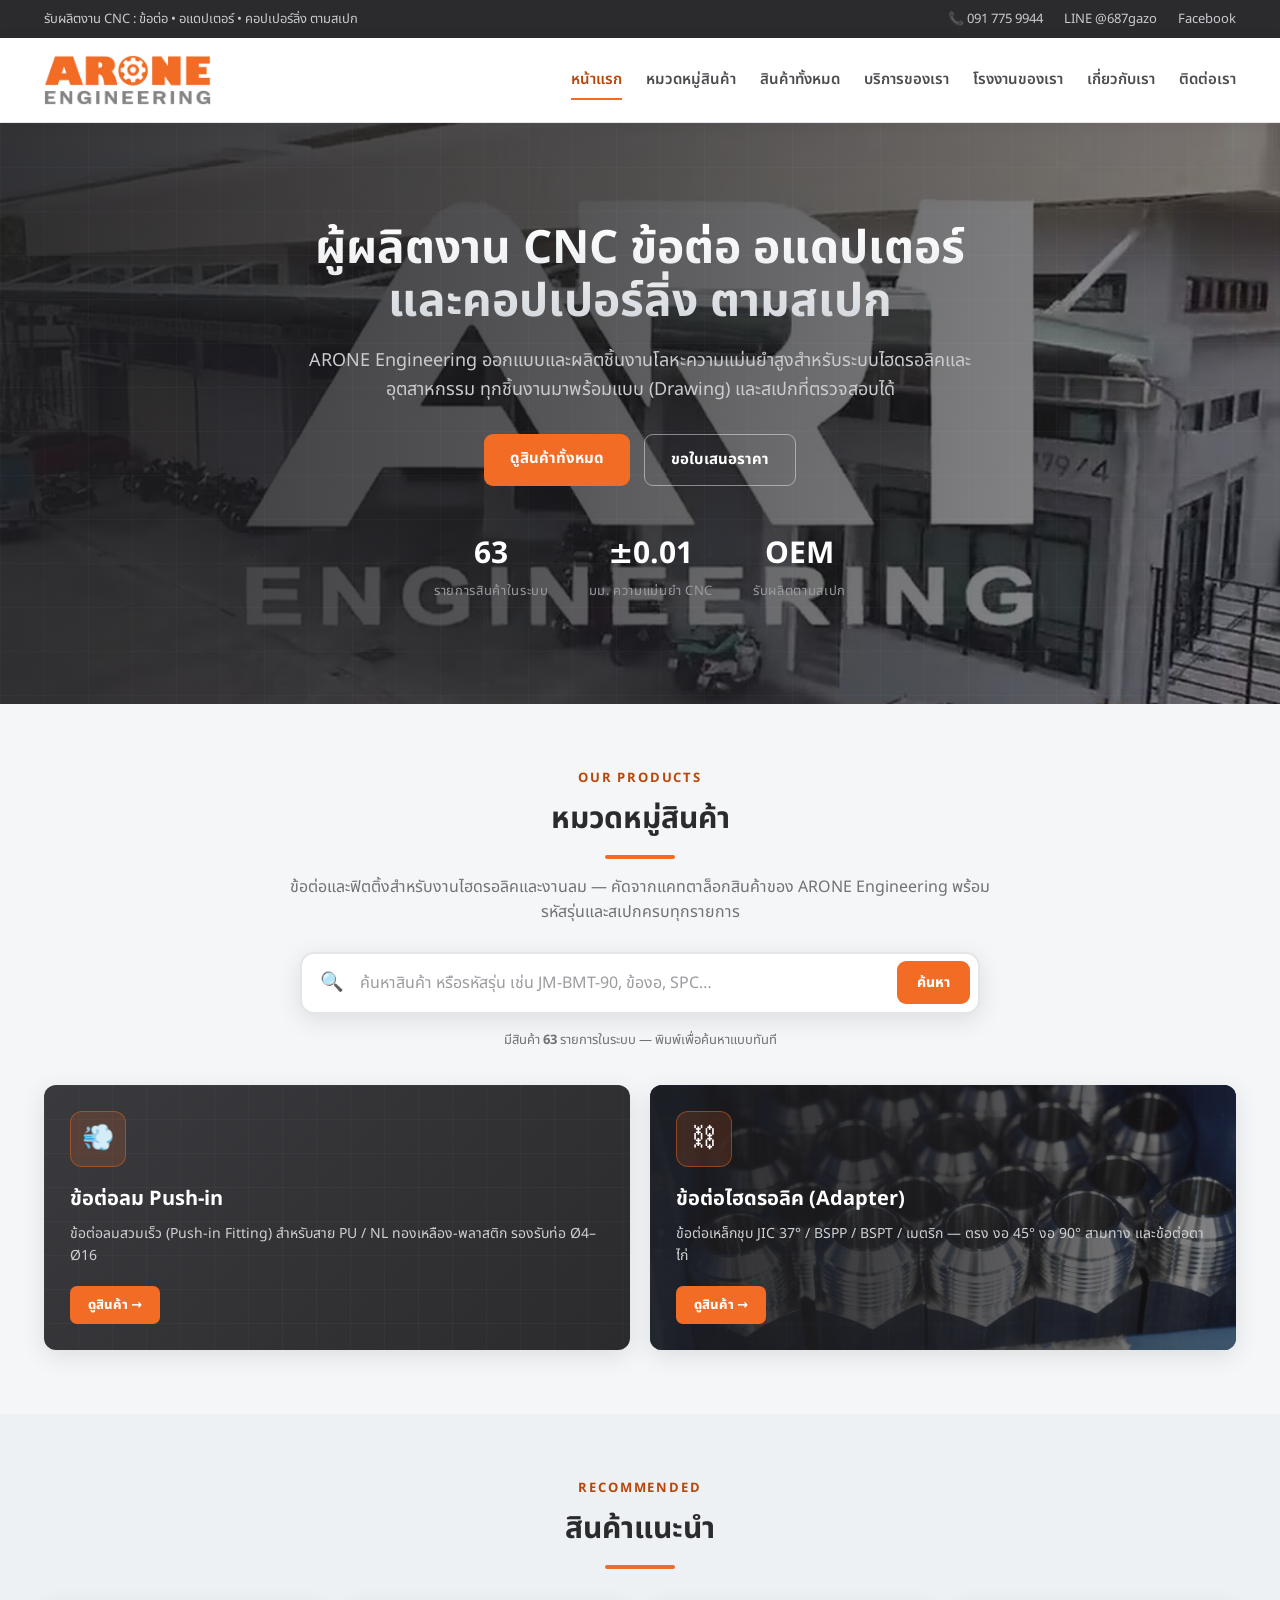
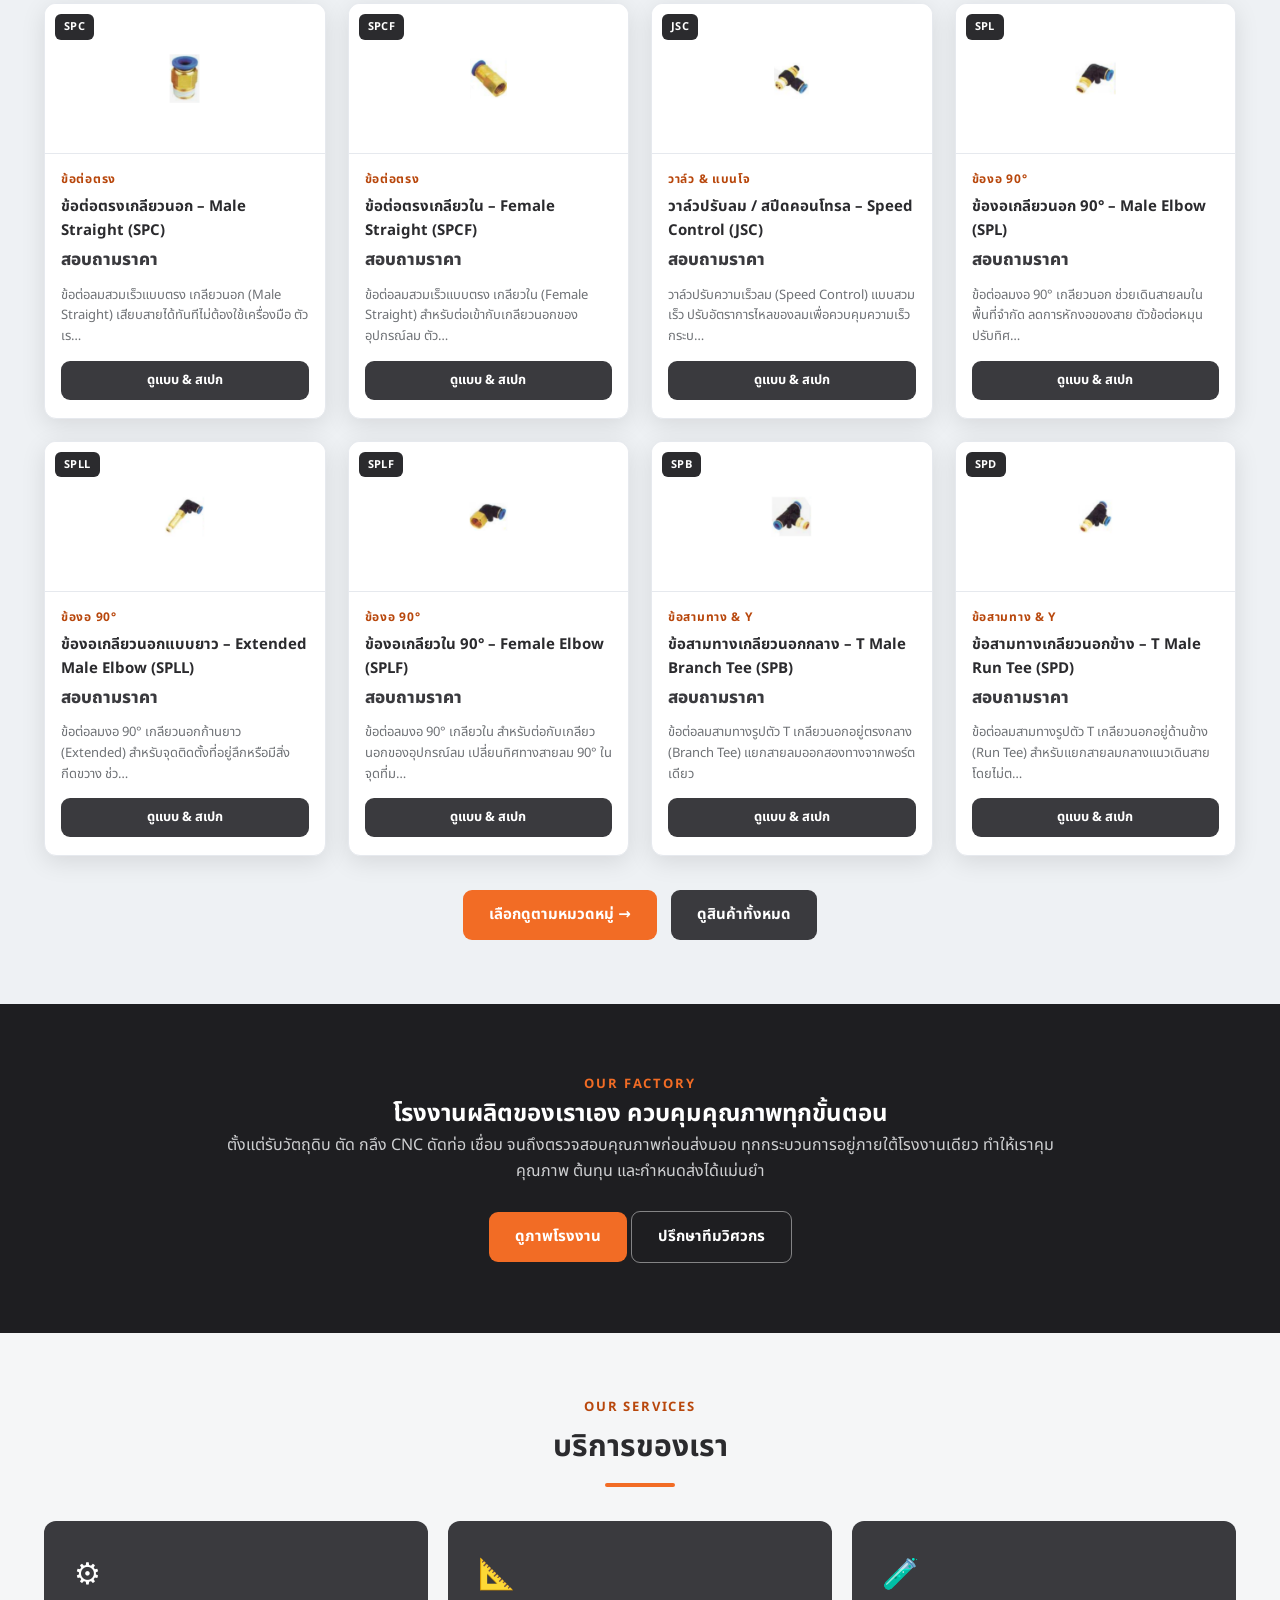
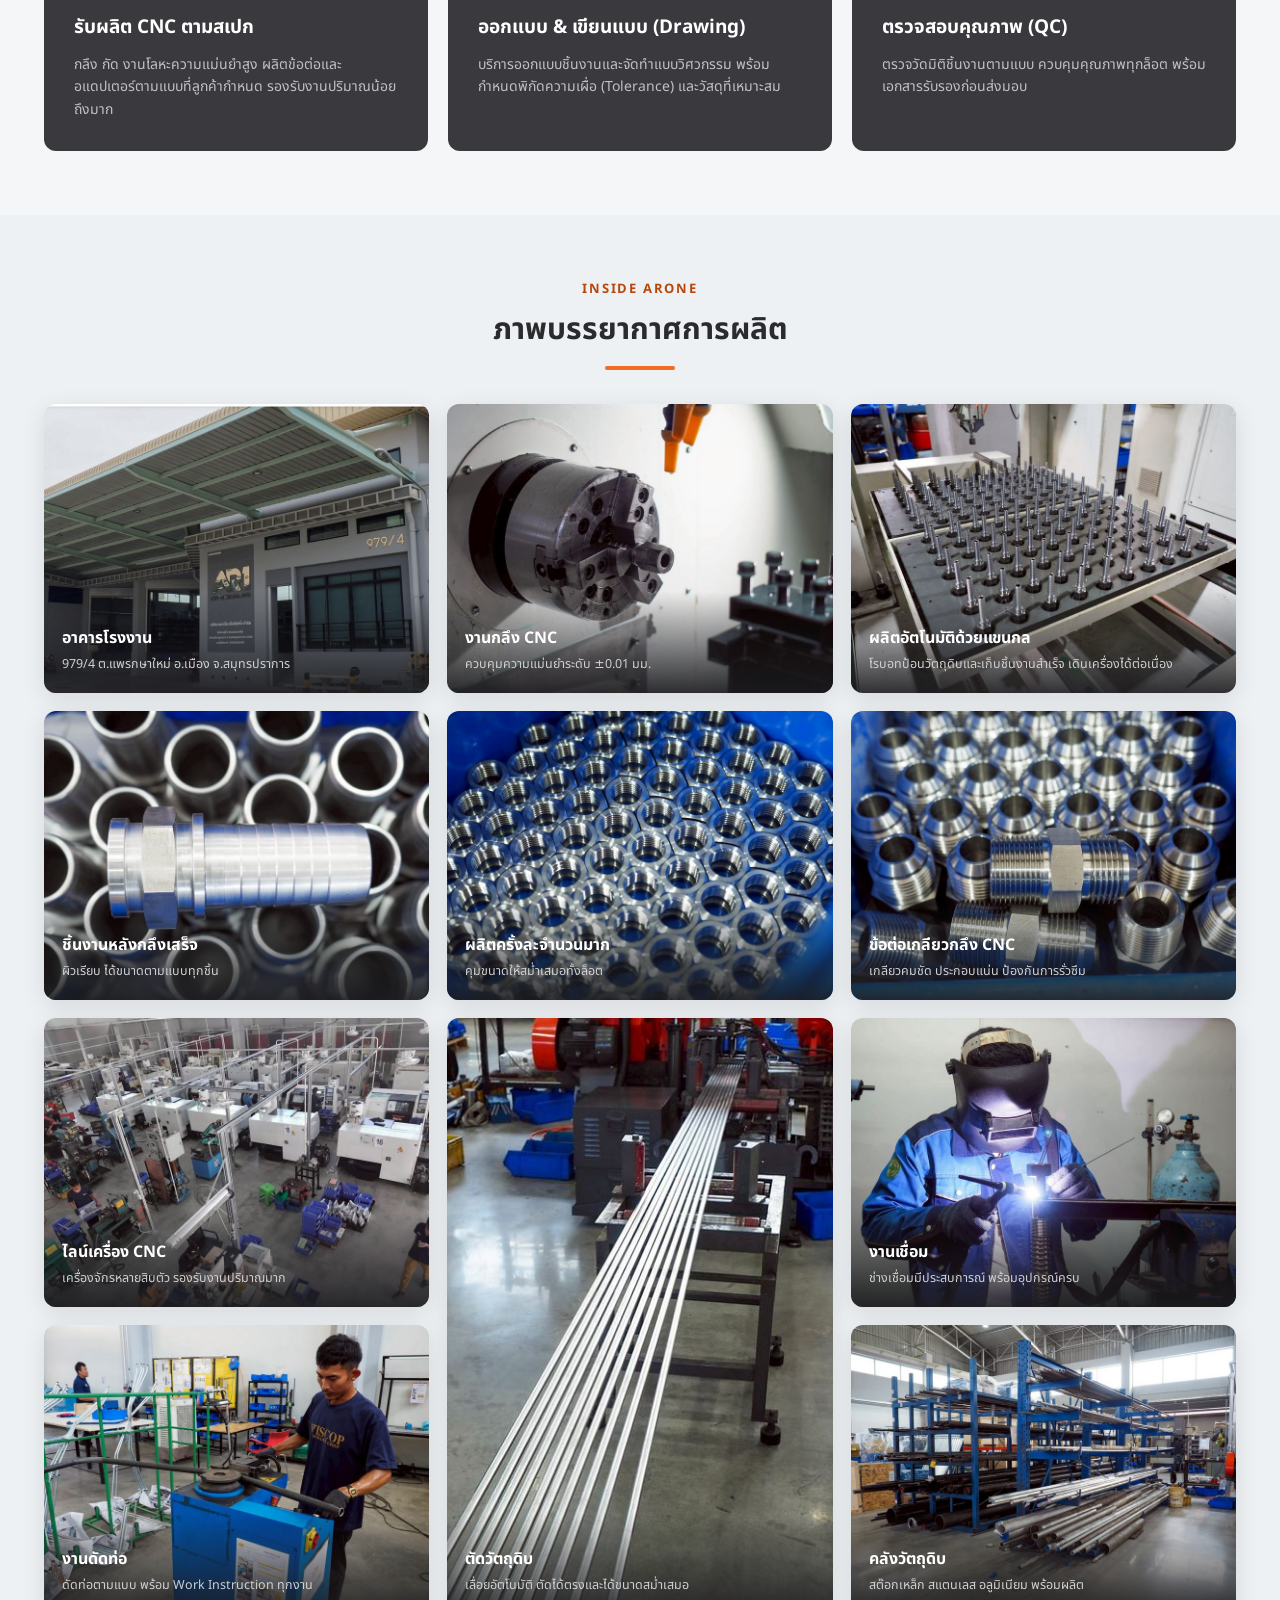
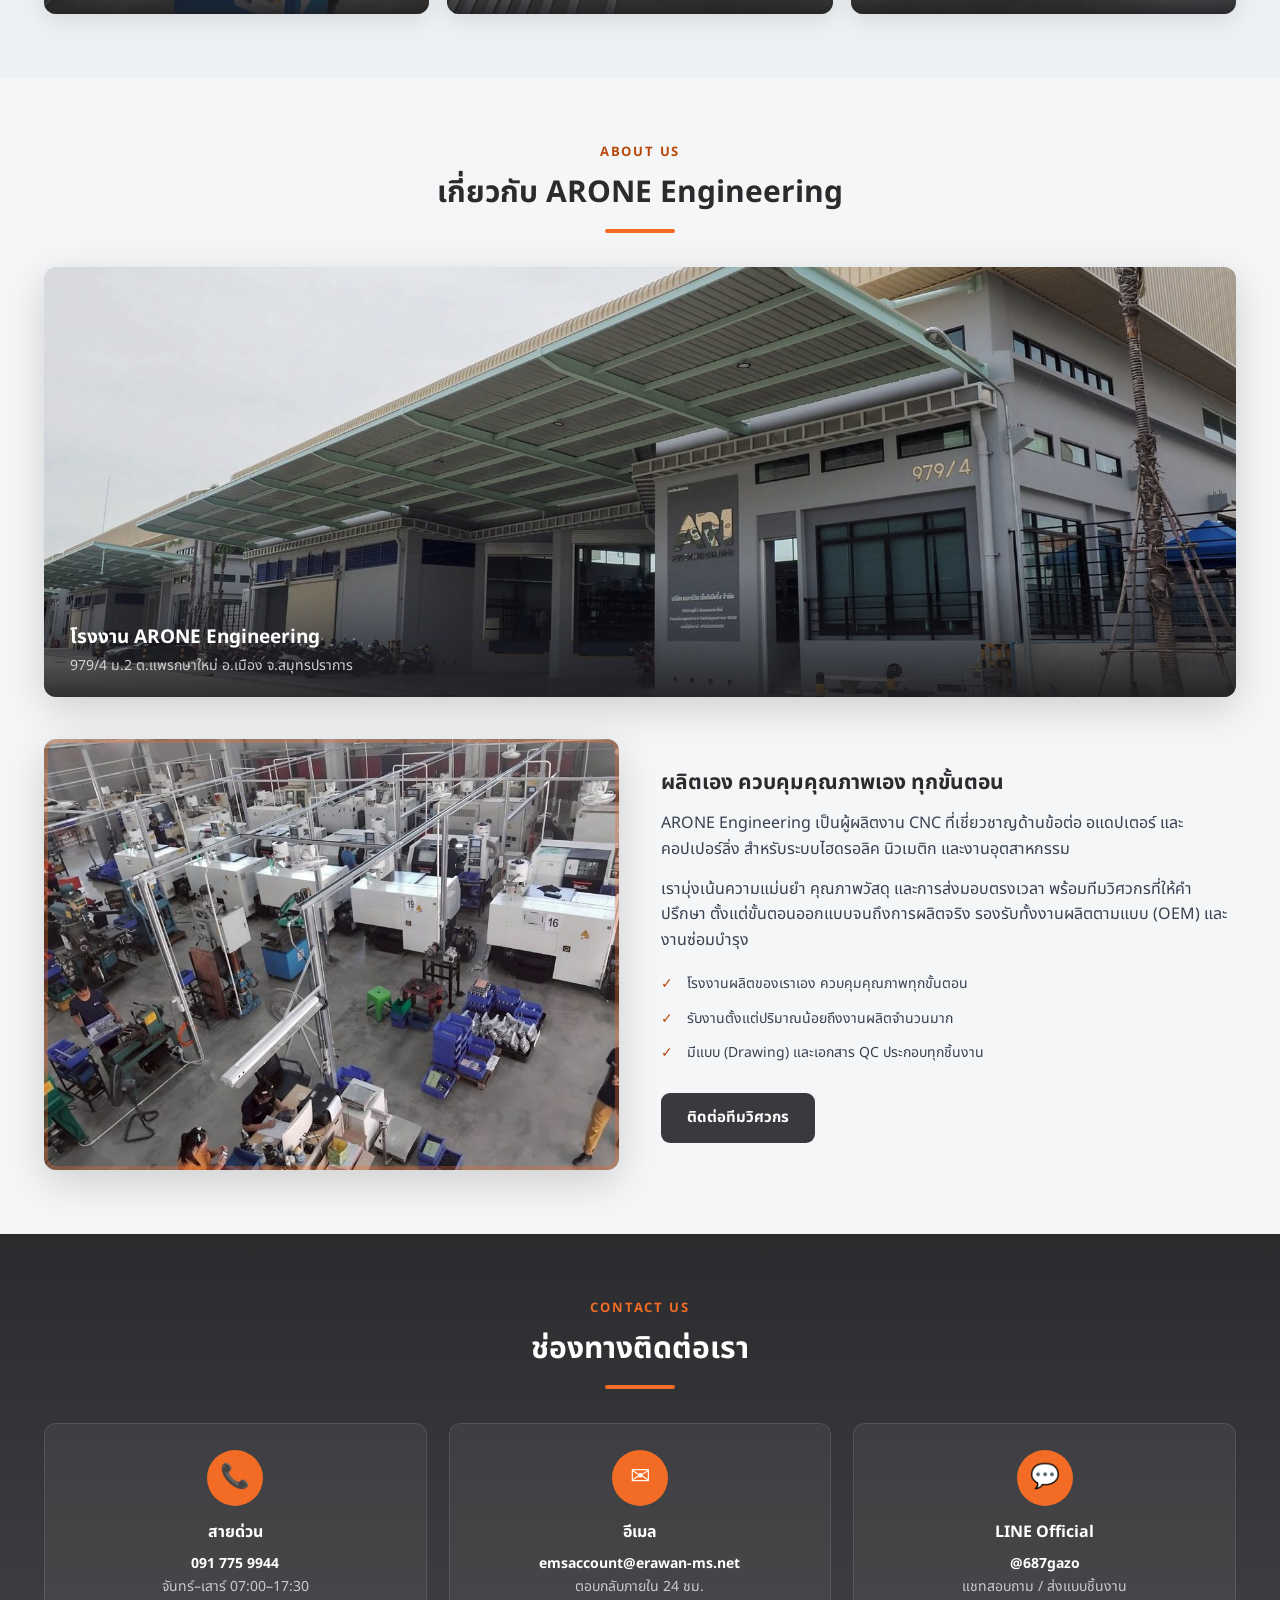
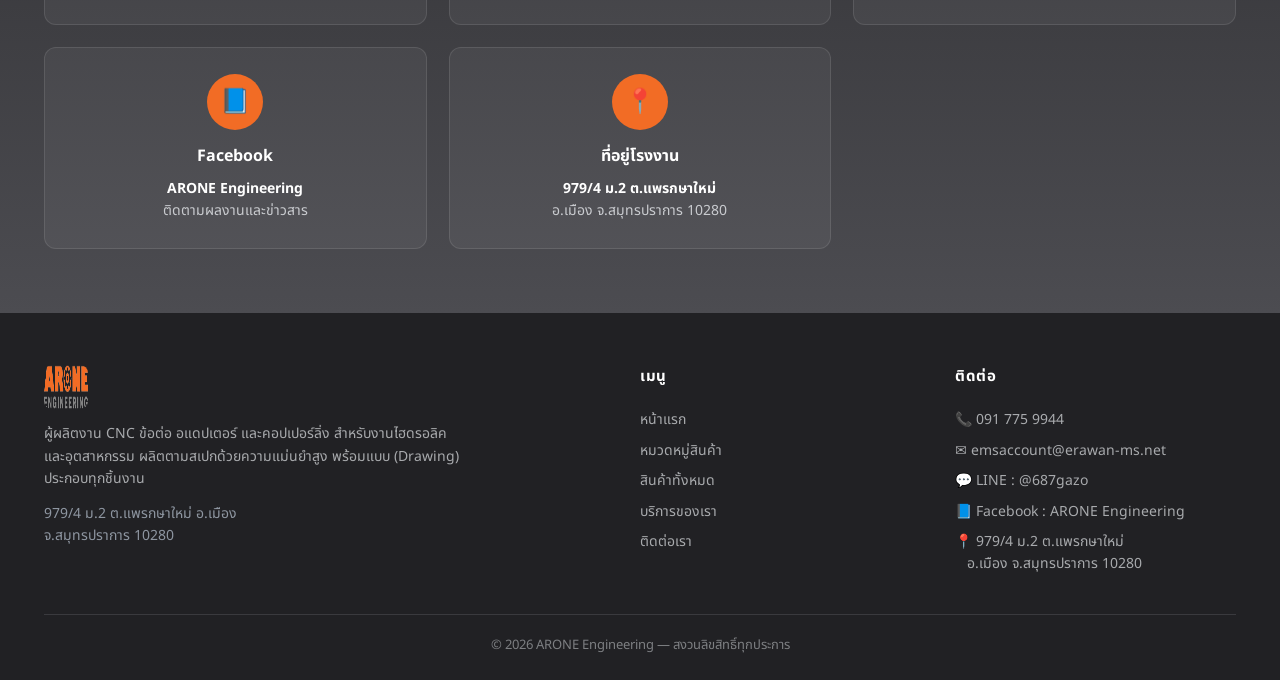
==== index.html @ 9c0b4497 "Add files via upload" ====
<!DOCTYPE html>
<html lang="th">
<head>
<meta charset="UTF-8">
<meta name="viewport" content="width=device-width, initial-scale=1">
<title>ARONE Engineering — ผู้ผลิต CNC ข้อต่อ อแดปเตอร์ และคอปเปอร์ลิ่ง</title>
<meta name="description" content="ARONE Engineering รับผลิตงาน CNC ข้อต่อ อแดปเตอร์ และคอปเปอร์ลิ่ง สำหรับงานไฮดรอลิคและอุตสาหกรรม โรงงานสมุทรปราการ โทร 091 775 9944">
<script type="application/ld+json">
{
  "@context":"https://schema.org",
  "@type":"LocalBusiness",
  "name":"ARONE Engineering",
  "description":"ผู้ผลิตงาน CNC ข้อต่อ อแดปเตอร์ และคอปเปอร์ลิ่ง สำหรับงานไฮดรอลิคและอุตสาหกรรม",
  "telephone":"+66917759944",
  "email":"emsaccount@erawan-ms.net",
  "address":{
    "@type":"PostalAddress",
    "streetAddress":"979/4 ม.2 ต.แพรกษาใหม่",
    "addressLocality":"อ.เมือง",
    "addressRegion":"สมุทรปราการ",
    "postalCode":"10280",
    "addressCountry":"TH"
  },
  "openingHours":"Mo-Sa 07:00-17:30"
}
</script>
<link rel="preconnect" href="https://fonts.googleapis.com">
<link href="https://fonts.googleapis.com/css2?family=Noto+Sans+Thai:wght@400;600;700;800&display=swap" rel="stylesheet">
<link rel="icon" type="image/png" href="assets/favicon.png">
<link rel="stylesheet" href="assets/styles.css">
</head>
<body>
<div id="header"></div>

<!-- HERO -->
<section class="hero">
  <video class="hero-video" autoplay muted loop playsinline preload="metadata"
         poster="assets/photos/hero-poster.jpg" aria-hidden="true" tabindex="-1">
    <source src="assets/video/factory-tour.mp4" type="video/mp4">
  </video>
  <div class="container">
    <h1>ผู้ผลิตงาน CNC ข้อต่อ อแดปเตอร์<br>และคอปเปอร์ลิ่ง ตามสเปก</h1>
    <p>ARONE Engineering ออกแบบและผลิตชิ้นงานโลหะความแม่นยำสูงสำหรับระบบไฮดรอลิคและอุตสาหกรรม
       ทุกชิ้นงานมาพร้อมแบบ (Drawing) และสเปกที่ตรวจสอบได้</p>
    <div class="btns">
      <a class="btn btn-primary" href="shop.html">ดูสินค้าทั้งหมด</a>
      <a class="btn btn-ghost" href="contact.html">ขอใบเสนอราคา</a>
    </div>
    <div class="hero-stats">
      <div class="s"><b id="nprod">11</b><span>รายการสินค้าในระบบ</span></div>
      <div class="s"><b>±0.01</b><span>มม. ความแม่นยำ CNC</span></div>
      <div class="s"><b>OEM</b><span>รับผลิตตามสเปก</span></div>
    </div>
  </div>
</section>

<!-- CATEGORIES -->
<section class="section">
  <div class="container">
    <div class="eyebrow">Our Products</div>
    <h2>หมวดหมู่สินค้า</h2>
    <p class="center" style="color:var(--muted);margin:-18px auto 26px;max-width:720px">
      ข้อต่อและฟิตติ้งสำหรับงานไฮดรอลิคและงานลม — คัดจากแคทตาล็อกสินค้าของ ARONE Engineering
      พร้อมรหัสรุ่นและสเปกครบทุกรายการ</p>
    <form class="searchbox" onsubmit="AR1_search(event,'hq')">
      <span class="si">🔍</span>
      <input type="text" id="hq" autocomplete="off"
             placeholder="ค้นหาสินค้า หรือรหัสรุ่น เช่น JM-BMT-90, ข้องอ, SPC…" aria-label="ค้นหาสินค้า">
      <button type="submit" class="go">ค้นหา</button>
    </form>
    <p class="center" style="color:var(--muted);font-size:13px;margin-bottom:34px">
      มีสินค้า <b id="nprod2">63</b> รายการในระบบ — พิมพ์เพื่อค้นหาแบบทันที</p>
    <div class="cat-grid" id="cats"></div>
  </div>
</section>

<!-- FEATURED PRODUCTS -->
<section class="section" style="background:#eef1f4">
  <div class="container">
    <div class="eyebrow">Recommended</div>
    <h2>สินค้าแนะนำ</h2>
    <div class="prod-grid" id="featured"></div>
    <div class="center" style="margin-top:34px">
      <a class="btn btn-primary" href="categories.html">เลือกดูตามหมวดหมู่ →</a>
      <a class="btn btn-view" href="shop.html" style="margin-left:10px">ดูสินค้าทั้งหมด</a>
    </div>
  </div>
</section>

<!-- PHOTO BANNER -->
<section class="pbanner">
  <div class="container">
    <div class="eyebrow">Our Factory</div>
    <h2>โรงงานผลิตของเราเอง ควบคุมคุณภาพทุกขั้นตอน</h2>
    <p>ตั้งแต่รับวัตถุดิบ ตัด กลึง CNC ดัดท่อ เชื่อม จนถึงตรวจสอบคุณภาพก่อนส่งมอบ
       ทุกกระบวนการอยู่ภายใต้โรงงานเดียว ทำให้เราคุมคุณภาพ ต้นทุน และกำหนดส่งได้แม่นยำ</p>
    <div class="btns">
      <a class="btn btn-primary" href="#facility">ดูภาพโรงงาน</a>
      <a class="btn btn-ghost" href="contact.html">ปรึกษาทีมวิศวกร</a>
    </div>
  </div>
</section>

<!-- SERVICES -->
<section class="section" id="services">
  <div class="container">
    <div class="eyebrow">Our Services</div>
    <h2>บริการของเรา</h2>
    <div class="svc-grid">
      <div class="svc"><div class="ic">⚙️</div><h3>รับผลิต CNC ตามสเปก</h3><p>กลึง กัด งานโลหะความแม่นยำสูง ผลิตข้อต่อและอแดปเตอร์ตามแบบที่ลูกค้ากำหนด รองรับงานปริมาณน้อยถึงมาก</p></div>
      <div class="svc"><div class="ic">📐</div><h3>ออกแบบ & เขียนแบบ (Drawing)</h3><p>บริการออกแบบชิ้นงานและจัดทำแบบวิศวกรรม พร้อมกำหนดพิกัดความเผื่อ (Tolerance) และวัสดุที่เหมาะสม</p></div>
      <div class="svc"><div class="ic">🧪</div><h3>ตรวจสอบคุณภาพ (QC)</h3><p>ตรวจวัดมิติชิ้นงานตามแบบ ควบคุมคุณภาพทุกล็อต พร้อมเอกสารรับรองก่อนส่งมอบ</p></div>
    </div>
  </div>
</section>

<!-- FACILITY GALLERY -->
<section class="section" id="facility" style="background:#eef1f4">
  <div class="container">
    <div class="eyebrow">Inside ARONE</div>
    <h2>ภาพบรรยากาศการผลิต</h2>
    <div class="gal-grid">
      <a class="gal" href="#facility"><img src="assets/photos/g-exterior.jpg" alt="อาคารโรงงาน ARONE Engineering" loading="lazy">
        <span class="cap"><b>อาคารโรงงาน</b><span>979/4 ต.แพรกษาใหม่ อ.เมือง จ.สมุทรปราการ</span></span></a>
      <a class="gal" href="#facility"><img src="assets/photos/g-lathe.jpg" alt="งานกลึง CNC" loading="lazy">
        <span class="cap"><b>งานกลึง CNC</b><span>ควบคุมความแม่นยำระดับ ±0.01 มม.</span></span></a>
      <a class="gal" href="#facility"><img src="assets/photos/g-robot.jpg" alt="ผลิตข้อต่อด้วยเครื่อง CNC พร้อมแขนกลอัตโนมัติ" loading="lazy">
        <span class="cap"><b>ผลิตอัตโนมัติด้วยแขนกล</b><span>โรบอทป้อนวัตถุดิบและเก็บชิ้นงานสำเร็จ เดินเครื่องได้ต่อเนื่อง</span></span></a>
      <a class="gal" href="#facility"><img src="assets/photos/g-part.jpg" alt="ชิ้นงานข้อต่อหลังกลึงเสร็จ" loading="lazy">
        <span class="cap"><b>ชิ้นงานหลังกลึงเสร็จ</b><span>ผิวเรียบ ได้ขนาดตามแบบทุกชิ้น</span></span></a>
      <a class="gal" href="#facility"><img src="assets/photos/g-ferrule.jpg" alt="ปลอกสายและข้อต่อที่ผลิตเสร็จ" loading="lazy">
        <span class="cap"><b>ผลิตครั้งละจำนวนมาก</b><span>คุมขนาดให้สม่ำเสมอทั้งล็อต</span></span></a>
      <a class="gal" href="#facility"><img src="assets/photos/g-adapter.jpg" alt="ข้อต่อเกลียวกลึงด้วยเครื่อง CNC" loading="lazy">
        <span class="cap"><b>ข้อต่อเกลียวกลึง CNC</b><span>เกลียวคมชัด ประกอบแน่น ป้องกันการรั่วซึม</span></span></a>
      <a class="gal" href="#facility"><img src="assets/photos/g-floor.jpg" alt="ไลน์ผลิตเครื่อง CNC" loading="lazy">
        <span class="cap"><b>ไลน์เครื่อง CNC</b><span>เครื่องจักรหลายสิบตัว รองรับงานปริมาณมาก</span></span></a>
      <a class="gal tall" href="#facility"><img src="assets/photos/g-saw.jpg" alt="ตัดวัตถุดิบ" loading="lazy">
        <span class="cap"><b>ตัดวัตถุดิบ</b><span>เลื่อยอัตโนมัติ ตัดได้ตรงและได้ขนาดสม่ำเสมอ</span></span></a>
      <a class="gal" href="#facility"><img src="assets/photos/g-weld.jpg" alt="งานเชื่อม" loading="lazy">
        <span class="cap"><b>งานเชื่อม</b><span>ช่างเชื่อมมีประสบการณ์ พร้อมอุปกรณ์ครบ</span></span></a>
      <a class="gal" href="#facility"><img src="assets/photos/g-bend.jpg" alt="งานดัดท่อ" loading="lazy">
        <span class="cap"><b>งานดัดท่อ</b><span>ดัดท่อตามแบบ พร้อม Work Instruction ทุกงาน</span></span></a>
      <a class="gal" href="#facility"><img src="assets/photos/g-stock.jpg" alt="คลังวัตถุดิบ" loading="lazy">
        <span class="cap"><b>คลังวัตถุดิบ</b><span>สต๊อกเหล็ก สแตนเลส อลูมิเนียม พร้อมผลิต</span></span></a>
    </div>
  </div>
</section>

<!-- ABOUT -->
<section class="section" id="about">
  <div class="container">
    <div class="eyebrow">About Us</div>
    <h2>เกี่ยวกับ ARONE Engineering</h2>

    <figure class="about-banner">
      <img src="assets/photos/factory-exterior.jpg" alt="โรงงาน ARONE Engineering เลขที่ 979/4 สมุทรปราการ" loading="lazy">
      <figcaption>
        <b>โรงงาน ARONE Engineering</b>
        <span>979/4 ม.2 ต.แพรกษาใหม่ อ.เมือง จ.สมุทรปราการ</span>
      </figcaption>
    </figure>

    <div class="about-grid">
      <div class="pic"><img src="assets/photos/about.jpg" alt="ไลน์ผลิตภายในโรงงาน ARONE Engineering" loading="lazy"></div>
      <div>
        <h3 class="about-h">ผลิตเอง ควบคุมคุณภาพเอง ทุกขั้นตอน</h3>
        <p>ARONE Engineering เป็นผู้ผลิตงาน CNC ที่เชี่ยวชาญด้านข้อต่อ อแดปเตอร์ และคอปเปอร์ลิ่ง
           สำหรับระบบไฮดรอลิค นิวเมติก และงานอุตสาหกรรม</p>
        <p>เรามุ่งเน้นความแม่นยำ คุณภาพวัสดุ และการส่งมอบตรงเวลา พร้อมทีมวิศวกรที่ให้คำปรึกษา
           ตั้งแต่ขั้นตอนออกแบบจนถึงการผลิตจริง รองรับทั้งงานผลิตตามแบบ (OEM) และงานซ่อมบำรุง</p>
        <ul class="feat-list">
          <li>โรงงานผลิตของเราเอง ควบคุมคุณภาพทุกขั้นตอน</li>
          <li>รับงานตั้งแต่ปริมาณน้อยถึงงานผลิตจำนวนมาก</li>
          <li>มีแบบ (Drawing) และเอกสาร QC ประกอบทุกชิ้นงาน</li>
        </ul>
        <a class="btn btn-view" href="contact.html">ติดต่อทีมวิศวกร</a>
      </div>
    </div>
  </div>
</section>

<!-- CONTACT -->
<section class="section contact" id="contact">
  <div class="container">
    <div class="eyebrow">Contact Us</div>
    <h2>ช่องทางติดต่อเรา</h2>
    <div class="contact-grid">
      <div class="ccard"><div class="ic">📞</div><h3>สายด่วน</h3><p class="ph"><a href="tel:0917759944">091 775 9944</a></p><p>จันทร์–เสาร์ 07:00–17:30</p></div>
      <div class="ccard"><div class="ic">✉️</div><h3>อีเมล</h3><p class="ph"><a href="mailto:emsaccount@erawan-ms.net">emsaccount@erawan-ms.net</a></p><p>ตอบกลับภายใน 24 ชม.</p></div>
      <div class="ccard"><div class="ic">💬</div><h3>LINE Official</h3>
        <p class="ph"><a href="https://line.me/R/ti/p/@687gazo" target="_blank" rel="noopener">@687gazo</a></p>
        <p>แชทสอบถาม / ส่งแบบชิ้นงาน</p></div>
      <div class="ccard"><div class="ic">📘</div><h3>Facebook</h3>
        <p class="ph"><a href="https://www.facebook.com/profile.php?id=100083024514339" target="_blank" rel="noopener">ARONE Engineering</a></p>
        <p>ติดตามผลงานและข่าวสาร</p></div>
      <div class="ccard"><div class="ic">📍</div><h3>ที่อยู่โรงงาน</h3><p class="ph">979/4 ม.2 ต.แพรกษาใหม่</p><p>อ.เมือง จ.สมุทรปราการ 10280</p></div>
    </div>
  </div>
</section>

<div id="footer"></div>
<script src="assets/products.js"></script>
<script src="assets/app.js"></script>
<script>
  document.getElementById("header").innerHTML = AR1_header("index.html");
  document.getElementById("footer").innerHTML = AR1_footer();
  document.getElementById("cats").innerHTML = AR1_CATEGORIES.map(c=>`
    <a class="cat${c.bg?' has-bg':''}" href="categories.html">
      ${c.bg?`<img class="cat-bg" src="${c.bg}" alt="" loading="lazy">`:''}
      <div class="ic">${c.icon}</div>
      <h3>${c.name}</h3>
      <p>${c.desc}</p>
      <span class="more">ดูสินค้า →</span>
    </a>`).join("");
  document.getElementById("featured").innerHTML =
    AR1_PRODUCTS.slice(0,8).map(AR1_card).join("");
  document.getElementById("nprod").textContent = AR1_PRODUCTS.length;
  document.getElementById("nprod2").textContent = AR1_PRODUCTS.length;
</script>
</body>
</html>
---- assets/styles.css ----
/* ===== ARONE ENGINEERING — Base theme (orange #F26C25 / grey #848484) ===== */
:root{
  /* ARONE brand: orange #F26C25 + grey #848484 */
  --steel-900:#2b2b2e;   /* near-black charcoal (dark sections) */
  --steel-800:#3a3a3e;   /* charcoal */
  --steel-700:#4c4c51;   /* mid charcoal */
  --steel-600:#66666c;
  --steel-500:#848484;   /* logo grey */
  --line:#e3e5e8;
  --gray-bg:#848484;
  --paper:#f5f6f7;
  --card:#ffffff;
  --ink:#26262a;
  --muted:#6f7276;
  --accent:#f26c25;       /* logo orange */
  --accent-dark:#b8470c;   /* darker orange for small text on light bg */
  --accent-2:#f26c25;     /* links / price */
  --silver:linear-gradient(180deg,#ffffff 0%,#e7e9ec 55%,#cfd3d8 100%);
  --radius:12px;
  --shadow:0 6px 24px rgba(0,0,0,.10);
  --shadow-lg:0 12px 40px rgba(0,0,0,.16);
  --font:"Noto Sans Thai","Segoe UI",system-ui,-apple-system,sans-serif;
}
*{box-sizing:border-box;margin:0;padding:0}
html{scroll-behavior:smooth}
body{font-family:var(--font);color:var(--ink);background:var(--paper);line-height:1.6}
a{color:inherit;text-decoration:none}
img{max-width:100%;display:block}
.container{max-width:1240px;margin:0 auto;padding:0 24px}
.section{padding:64px 0}
.eyebrow{color:var(--accent-dark);font-weight:700;letter-spacing:.14em;text-transform:uppercase;font-size:13px;text-align:center}
.section h2{text-align:center;font-size:30px;margin:6px 0 34px;color:var(--steel-900);position:relative;padding-bottom:16px}
.section h2::after{content:"";position:absolute;left:50%;transform:translateX(-50%);bottom:0;width:70px;height:4px;background:var(--accent);border-radius:2px}
.center{text-align:center}

/* ===== Top bar ===== */
.topbar{background:var(--steel-900);color:#c9cbcf;font-size:13px}
.topbar .container{display:flex;justify-content:space-between;align-items:center;height:38px}
.topbar a{color:#c9cbcf}
.topbar a:hover{color:var(--accent)}
.topbar .tb-right span,.topbar .tb-right a{margin-left:18px;display:inline-block}

/* ===== Header / nav (light) ===== */
.site-header{position:sticky;top:0;z-index:50;background:#fff;border-bottom:1px solid var(--line);
   box-shadow:0 2px 16px rgba(0,0,0,.06)}
.site-header .container{display:flex;align-items:center;gap:28px;height:84px}
.brand{display:flex;align-items:center}
.brand img{height:50px;width:auto;object-fit:contain}
.brand .bt{display:none}
.nav{margin-left:auto;display:flex;gap:24px}
.nav a{color:var(--steel-700);font-weight:600;font-size:15px;padding:6px 0;position:relative}
.nav a:hover,.nav a.active{color:var(--accent-dark)}
.nav a::after{content:"";position:absolute;left:0;bottom:-2px;height:2.5px;width:0;background:var(--accent);transition:.25s}
.nav a:hover::after,.nav a.active::after{width:100%}
.nav-cta{background:var(--accent);color:#fff!important;padding:10px 18px;border-radius:8px;font-weight:800}
.nav-cta::after{display:none}
.menu-btn{display:none;margin-left:auto;background:none;border:0;color:var(--steel-800);font-size:26px;cursor:pointer}

/* ===== Hero (looping factory video background) ===== */
.hero{position:relative;color:#fff;overflow:hidden;isolation:isolate;
   background:url("photos/hero-poster.jpg") center/cover no-repeat var(--steel-900)}
/* object-fit:cover scales the video to fill the hero while keeping its
   aspect ratio — it crops the overflow instead of stretching the picture. */
.hero-video{position:absolute;inset:0;width:100%;height:100%;object-fit:cover;
   object-position:center;z-index:0;pointer-events:none;border:0}
.hero::before{content:"";position:absolute;inset:0;z-index:1;
   background:linear-gradient(100deg,rgba(28,28,31,.90) 0%,rgba(28,28,31,.74) 45%,rgba(28,28,31,.44) 100%)}
.hero::after{content:"";position:absolute;inset:0;z-index:1;
   background-image:linear-gradient(rgba(255,255,255,.05) 1px,transparent 1px),
   linear-gradient(90deg,rgba(255,255,255,.05) 1px,transparent 1px);
   background-size:44px 44px;opacity:.45}
.hero .container{position:relative;z-index:2;padding:100px 24px;max-width:900px;text-align:center}
/* save mobile data + respect motion preferences: fall back to the poster */
@media(max-width:680px){ .hero-video{display:none} }
@media(prefers-reduced-motion:reduce){ .hero-video{display:none} }
.hero h1{font-size:46px;line-height:1.15;margin-bottom:18px;
   background:var(--silver);-webkit-background-clip:text;background-clip:text;color:transparent}
.hero p{font-size:18px;color:#c9cbcf;max-width:720px;margin:0 auto 30px}
.hero .btns{display:flex;gap:14px;justify-content:center;flex-wrap:wrap}
.btn{display:inline-block;padding:13px 26px;border-radius:9px;font-weight:700;font-size:15px;transition:.2s;cursor:pointer;border:0}
.btn-primary{background:var(--accent);color:#fff}
.btn-primary:hover{transform:translateY(-2px);background:#ff8442}
.btn-ghost{background:transparent;border:1.5px solid rgba(255,255,255,.45);color:#fff}
.btn-ghost:hover{border-color:#fff}
.hero-stats{display:flex;gap:40px;justify-content:center;margin-top:44px;flex-wrap:wrap}
.hero-stats .s{text-align:center}
.hero-stats .s b{display:block;font-size:30px;color:#fff}
.hero-stats .s span{font-size:13px;color:#9a9ca0;letter-spacing:.05em}

/* ===== Category cards ===== */
.cat-grid{display:grid;grid-template-columns:repeat(auto-fit,minmax(240px,1fr));gap:20px}
.cat{position:relative;min-height:210px;border-radius:var(--radius);padding:26px;overflow:hidden;
   background:linear-gradient(135deg,var(--steel-800) 0%,var(--steel-900) 100%);
   color:#fff;transition:.22s;box-shadow:var(--shadow);display:flex;flex-direction:column}
.cat::before{content:"";position:absolute;inset:0;
   background-image:linear-gradient(rgba(255,255,255,.05) 1px,transparent 1px),
   linear-gradient(90deg,rgba(255,255,255,.05) 1px,transparent 1px);background-size:34px 34px;opacity:.6}
.cat:hover{transform:translateY(-4px);box-shadow:var(--shadow-lg)}

/* photo-backed category card — cover keeps the photo's proportions (crops, never stretches),
   and the charcoal gradient keeps the Thai copy readable over the busy image */
.cat.has-bg{background:var(--steel-900)}
/* real <img> layer rather than a CSS background: object-fit:cover scales the
   photo proportionally and crops the overflow — it is never stretched */
.cat .cat-bg{position:absolute;inset:0;width:100%;height:100%;object-fit:cover;object-position:center;
   z-index:0;transition:transform .5s ease}
.cat.has-bg:hover .cat-bg{transform:scale(1.06)}
.cat.has-bg::after{content:"";position:absolute;inset:0;z-index:1;
   background:linear-gradient(105deg,rgba(28,28,31,.93) 0%,rgba(28,28,31,.82) 42%,rgba(28,28,31,.46) 100%)}
.cat.has-bg > *:not(.cat-bg){position:relative;z-index:2}
.cat.has-bg::before{z-index:2;opacity:.3}
.cat .ic{position:relative;width:56px;height:56px;border-radius:12px;background:rgba(242,108,37,.16);
   border:1px solid rgba(242,108,37,.45);display:flex;align-items:center;justify-content:center;color:#fff;font-size:26px;margin-bottom:16px}
.cat h3{position:relative;font-size:20px;margin-bottom:8px;color:#fff}
.cat p{position:relative;color:#cfd0d2;font-size:14px;margin-bottom:18px;flex:1}
.cat .more{position:relative;align-self:flex-start;background:var(--accent);color:#fff;
   font-weight:800;font-size:13px;padding:9px 18px;border-radius:7px;transition:.2s}
.cat:hover .more{background:#ff8442}

/* ===== Category boxes (categories.html) ===== */
.lead-c{text-align:center;color:var(--muted);max-width:720px;margin:-20px auto 32px;font-size:15px}
.catbox-grid{display:grid;grid-template-columns:repeat(auto-fill,minmax(230px,1fr));gap:22px}
.catbox-grid.big{grid-template-columns:repeat(auto-fit,minmax(320px,1fr));max-width:860px;margin:0 auto}
.catbox{background:var(--card);border:2px solid var(--line);border-radius:14px;overflow:hidden;
   display:flex;flex-direction:column;transition:.22s;box-shadow:var(--shadow)}
.catbox:hover{border-color:var(--accent);transform:translateY(-5px);box-shadow:var(--shadow-lg)}
.cb-img{display:block;height:200px;background:#fff;display:flex;align-items:center;justify-content:center;padding:16px}
.cb-img img{max-height:100%;width:auto;object-fit:contain;transition:transform .35s}
.catbox:hover .cb-img img{transform:scale(1.07)}
.cb-body{display:block;text-align:center;padding:14px 16px 20px;border-top:1px solid var(--line)}
.cb-body b{display:block;font-size:16px;color:var(--steel-900);margin-bottom:4px}
.catbox:hover .cb-body b{color:var(--accent-dark)}
.cb-n{display:block;font-size:13px;color:var(--muted)}
.cb-sub{display:block;font-size:12px;color:var(--muted);margin-top:8px;line-height:1.5;opacity:.85}
.catbox-grid.big .cb-img{height:250px}
.catbox-grid.big .cb-body b{font-size:19px}
@media(max-width:680px){ .catbox-grid{grid-template-columns:1fr 1fr;gap:14px}
  .cb-img{height:140px}.cb-body b{font-size:14px}.catbox-grid.big .cb-img{height:180px} }

/* active filter chips on the shop page */
.active-filters{display:flex;gap:8px;flex-wrap:wrap;justify-content:center;margin-bottom:18px}
.active-filters .chip{display:inline-flex;align-items:center;gap:8px;background:#fdf0e8;color:var(--accent-dark);
   border:1px solid #f6d5c1;border-radius:20px;padding:6px 8px 6px 14px;font-size:13px;font-weight:700}
.active-filters .chip button{border:0;background:rgba(0,0,0,.08);color:inherit;cursor:pointer;
   width:20px;height:20px;border-radius:50%;font-size:12px;line-height:1}
.active-filters .chip button:hover{background:var(--accent);color:#fff}

/* ===== Product search (shop page) ===== */
.searchbox{position:relative;display:flex;align-items:center;max-width:680px;margin:0 auto 16px;
   background:#fff;border:2px solid var(--line);border-radius:14px;box-shadow:var(--shadow);transition:.2s}
.searchbox:focus-within{border-color:var(--accent);box-shadow:0 8px 30px rgba(242,108,37,.22)}
.searchbox.has-q{border-color:var(--accent)}
.searchbox .si{padding:0 6px 0 18px;font-size:19px;color:var(--muted)}
.searchbox input{flex:1;border:0;outline:0;background:transparent;padding:17px 10px;
   font-family:var(--font);font-size:16px;color:var(--ink);min-width:0}
.searchbox input::placeholder{color:#9a9ca0}
.searchbox #qclear{border:0;background:#eef1f4;color:var(--muted);cursor:pointer;font-size:13px;
   width:30px;height:30px;border-radius:50%;margin-right:14px;opacity:0;pointer-events:none;transition:.2s}
.searchbox.has-q #qclear{opacity:1;pointer-events:auto}
.searchbox #qclear:hover{background:var(--steel-800);color:#fff}
.searchbox .go{border:0;background:var(--accent);color:#fff;cursor:pointer;font-family:var(--font);
   font-weight:800;font-size:14px;padding:11px 20px;border-radius:9px;margin:0 8px 0 6px;white-space:nowrap}
.searchbox .go:hover{background:#ff8442}

.quick-tags{display:flex;gap:8px;flex-wrap:wrap;justify-content:center;align-items:center;margin-bottom:30px}
.quick-tags span{color:var(--muted);font-size:13px;margin-right:2px}
.quick-tags button{border:1px solid var(--line);background:#fff;color:var(--steel-800);cursor:pointer;
   font-family:var(--font);font-size:13px;font-weight:600;padding:6px 13px;border-radius:20px;transition:.18s}
.quick-tags button:hover{background:var(--steel-800);color:#fff;border-color:var(--steel-800)}

mark{background:rgba(242,108,37,.26);color:inherit;border-radius:3px;padding:0 2px}

.noresult{grid-column:1/-1;text-align:center;padding:46px 20px;color:var(--muted)}
.noresult .big{font-size:44px;margin-bottom:10px;opacity:.5}
.noresult p{margin-bottom:6px}
.noresult .hint{font-size:14px;margin-bottom:18px}
.noresult b{color:var(--steel-800)}

/* ===== Product grid ===== */
.prod-grid{display:grid;grid-template-columns:repeat(4,1fr);gap:22px}
.pcard{background:var(--card);border:1px solid #e6e9ee;border-radius:var(--radius);overflow:hidden;
   display:flex;flex-direction:column;transition:.22s;box-shadow:var(--shadow)}
.pcard:hover{transform:translateY(-5px);box-shadow:var(--shadow-lg);border-color:var(--accent)}
.pcard .thumb{height:150px;background:
   repeating-linear-gradient(45deg,#eef1f4,#eef1f4 12px,#e7ebef 12px,#e7ebef 24px);
   display:flex;align-items:center;justify-content:center;color:#aeb6c0;position:relative;border-bottom:1px solid #e6e9ee}
.pcard .thumb .code-badge{position:absolute;top:10px;left:10px;background:var(--steel-900);color:#fff;
   font-size:11px;font-weight:700;padding:4px 9px;border-radius:6px;letter-spacing:.04em}
.pcard .thumb .dwg{font-size:13px;font-weight:700;letter-spacing:.12em;color:#8b93a0}
.pcard .body{padding:16px 16px 18px;display:flex;flex-direction:column;flex:1}
.pcard .cat-tag{color:var(--accent-dark);font-size:12px;font-weight:700;text-transform:uppercase;letter-spacing:.06em}
.pcard h3{font-size:15px;margin:6px 0 4px;color:var(--steel-900);min-height:42px}
.pcard .price{font-weight:800;color:var(--accent-dark);font-size:17px;margin-bottom:10px}
.pcard .desc{color:var(--muted);font-size:13px;flex:1;margin-bottom:14px}
.pcard .pfoot{display:flex;gap:8px}
.pcard .pfoot .btn{padding:9px 14px;font-size:13px;flex:1;text-align:center}
.btn-view{background:var(--steel-800);color:#fff}
.btn-view:hover{background:var(--steel-900)}
.btn-spec{background:#fdf0e8;color:var(--accent-dark);border:1px solid #f6d5c1}
.btn-spec:hover{background:#fbe3d4}

/* ===== Services ===== */
.svc-grid{display:grid;grid-template-columns:repeat(3,1fr);gap:20px}
.svc{background:var(--steel-800);color:#fff;border-radius:var(--radius);padding:30px;transition:.22s}
.svc:hover{transform:translateY(-4px);box-shadow:var(--shadow-lg)}
.svc .ic{font-size:30px;margin-bottom:14px}
.svc h3{font-size:19px;margin-bottom:10px}
.svc p{color:#bfc1c4;font-size:14px}

/* ===== Facility gallery ===== */
.gal-grid{display:grid;grid-template-columns:repeat(3,1fr);gap:18px}
.gal{position:relative;border-radius:var(--radius);overflow:hidden;box-shadow:var(--shadow);
   aspect-ratio:4/3;display:block}
.gal img{width:100%;height:100%;object-fit:cover;transition:transform .45s ease}
.gal:hover img{transform:scale(1.07)}
.gal .cap{position:absolute;inset:auto 0 0 0;padding:34px 18px 16px;color:#fff;
   background:linear-gradient(transparent,rgba(28,28,31,.90))}
.gal .cap b{display:block;font-size:16px}
.gal .cap span{font-size:12.5px;color:#cfd0d2}
.gal.tall{aspect-ratio:auto;grid-row:span 2}
.gal.tall img{height:100%}

/* ===== Photo banner strip ===== */
.pbanner{position:relative;color:#fff;background:url("photos/banner-floor.jpg") center/cover no-repeat var(--steel-900);
   background-attachment:fixed}
.pbanner::before{content:"";position:absolute;inset:0;background:rgba(28,28,31,.84)}
.pbanner .container{position:relative;z-index:2;padding:70px 24px;text-align:center;max-width:900px}
.pbanner h2{color:#fff}
/* bright orange reads well on dark backgrounds */
.pbanner .eyebrow,.hero .eyebrow{color:var(--accent)}
.pbanner p{color:#cfd0d2;margin-bottom:26px}
.pbanner .hero-stats{margin-top:34px}

/* ===== About with photo ===== */
.about-banner{position:relative;border-radius:var(--radius);overflow:hidden;box-shadow:var(--shadow-lg);
   margin:0 0 42px;line-height:0}
.about-banner img{width:100%;height:auto;object-fit:cover;max-height:430px}
.about-banner figcaption{position:absolute;left:0;right:0;bottom:0;line-height:1.5;
   padding:56px 26px 20px;color:#fff;
   background:linear-gradient(transparent,rgba(28,28,31,.88))}
.about-banner figcaption b{display:block;font-size:19px}
.about-banner figcaption span{font-size:14px;color:#cfd0d2}
.about-h{font-size:21px;color:var(--steel-900);margin-bottom:12px}

.about-grid{display:grid;grid-template-columns:1fr 1fr;gap:42px;align-items:center}
.about-grid .pic{border-radius:var(--radius);overflow:hidden;box-shadow:var(--shadow-lg);position:relative}
.about-grid .pic img{width:100%;height:100%;object-fit:cover;aspect-ratio:4/3}
.about-grid .pic::after{content:"";position:absolute;inset:0;box-shadow:inset 0 0 0 4px rgba(242,108,37,.30);border-radius:var(--radius)}
.about-grid p{color:#374151;margin-bottom:14px}

/* ===== Contact ===== */
.contact{background:linear-gradient(180deg,var(--steel-900),var(--steel-700));color:#fff}
.contact h2{color:#fff}
.contact .eyebrow{color:var(--accent)}
.contact-grid{display:grid;grid-template-columns:repeat(3,1fr);gap:22px;margin-top:10px}
.ccard{background:rgba(255,255,255,.05);border:1px solid rgba(255,255,255,.10);border-radius:var(--radius);
   padding:26px;text-align:center}
.ccard .ic{width:56px;height:56px;border-radius:50%;background:var(--accent);color:#fff;
   display:flex;align-items:center;justify-content:center;font-size:24px;margin:0 auto 14px}
.ccard h3{font-size:16px;margin-bottom:8px}
.ccard p{color:#c9cbcf;font-size:14px}
.ccard .ph{color:#fff;font-weight:700;word-break:break-word}
.ccard .ph a{color:#fff}
.ccard .ph a:hover{color:var(--accent)}

/* map */
.map-box{border-radius:var(--radius);overflow:hidden;box-shadow:var(--shadow-lg);border:4px solid #fff;background:#fff}
.map-box iframe{width:100%;height:420px;border:0;display:block}
@media(max-width:680px){.map-box iframe{height:300px}}

/* ===== Footer ===== */
.footer{background:#212124;color:#a8aaad;padding:52px 0 24px;font-size:14px}
.footer-grid{display:grid;grid-template-columns:2fr 1fr 1fr;gap:34px;margin-bottom:34px}
.footer h4{color:#fff;font-size:15px;margin-bottom:16px;letter-spacing:.04em}
.footer a{color:#a8aaad;display:block;padding:4px 0}
.footer a:hover{color:#fff}
.footer .fbrand{display:flex;align-items:center;gap:12px;margin-bottom:14px}
.footer .fbrand img{height:44px;width:44px;border-radius:8px}
.footer .fbrand b{color:#fff;font-size:18px;letter-spacing:.06em}
.footer-bottom{border-top:1px solid #3a3a3e;padding-top:20px;text-align:center;color:#7d7f82;font-size:13px}

/* ===== Page head banner (sub-pages) ===== */
.pagehead{position:relative;color:#fff;background:url("photos/banner-floor.jpg") center/cover no-repeat var(--steel-900)}
.pagehead::before{content:"";position:absolute;inset:0;background:linear-gradient(90deg,rgba(28,28,31,.90),rgba(28,28,31,.66))}
.pagehead .container{position:relative;z-index:2;padding:52px 24px;text-align:center}
.pagehead h1{font-size:32px;margin-bottom:6px}
.pagehead p{color:#cfd0d2;font-size:15px}

/* ===== Breadcrumb / detail page ===== */
.crumb{background:var(--steel-800);color:#cfd4da;padding:18px 0;font-size:14px}
.crumb a:hover{color:#fff}
.crumb span{color:var(--accent)}
.detail{display:grid;grid-template-columns:1.1fr 1fr;gap:40px;align-items:start}
.dwg-box{background:var(--card);border:1px solid #e6e9ee;border-radius:var(--radius);box-shadow:var(--shadow);overflow:hidden}
.dwg-frame{height:420px;background:
   linear-gradient(#fff,#fff) padding-box,
   repeating-linear-gradient(0deg,#f0f3f6,#f0f3f6 23px,#e4e9ee 23px,#e4e9ee 24px),
   repeating-linear-gradient(90deg,#f0f3f6,#f0f3f6 23px,#e4e9ee 23px,#e4e9ee 24px);
   display:flex;flex-direction:column;align-items:center;justify-content:center;color:#9a9ca0;gap:10px}
.dwg-frame .big{font-size:44px}
.dwg-frame b{color:#6b7280;letter-spacing:.14em;font-weight:700}
.dwg-tabs{display:flex;border-top:1px solid #e6e9ee}
.dwg-tabs button{flex:1;padding:12px;border:0;background:#f7f9fb;color:var(--muted);font-weight:700;cursor:pointer;font-family:var(--font)}
.dwg-tabs button.active{background:#fff;color:var(--steel-900);box-shadow:inset 0 -3px 0 var(--accent)}
.detail .info .cat-tag{color:var(--accent-dark);font-weight:700;text-transform:uppercase;letter-spacing:.06em;font-size:13px}
.detail .info h1{font-size:28px;margin:6px 0 6px;color:var(--steel-900)}
.detail .info .code{color:var(--muted);font-size:14px;margin-bottom:14px}
.detail .info .price{font-size:28px;font-weight:800;color:var(--accent-dark);margin-bottom:18px}
.detail .info .lead{color:#374151;margin-bottom:20px}
.spec-table{width:100%;border-collapse:collapse;margin:8px 0 22px;border:1px solid #e6e9ee;border-radius:10px;overflow:hidden}
.spec-table th,.spec-table td{text-align:left;padding:11px 14px;font-size:14px;border-bottom:1px solid #eef1f4}
.spec-table th{background:#f5f7f9;color:var(--steel-900);width:42%;font-weight:700}
.spec-table tr:last-child td,.spec-table tr:last-child th{border-bottom:0}
.feat-list{list-style:none;margin:0 0 22px}
.feat-list li{padding:6px 0 6px 26px;position:relative;color:#374151;font-size:14px}
.feat-list li::before{content:"✓";position:absolute;left:0;color:var(--accent-dark);font-weight:800}
.detail-actions{display:flex;gap:12px;flex-wrap:wrap}

/* product image in card + detail */
.pcard .thumb.has-img{background:#fff}
.pcard .thumb.has-img img{height:100%;width:100%;object-fit:contain;padding:12px}
.pcard .thumb.has-img:hover img{transform:scale(1.06);transition:.25s}
.dwg-frame.is-img{background:#fff;padding:20px}
.dwg-frame .pimg{max-height:100%;width:auto;object-fit:contain}
.price .ask{color:var(--steel-800);font-weight:800}
.dsec{margin:22px 0 8px;font-size:16px;color:var(--steel-900)}
.dnote{font-size:13px;color:var(--muted);margin-bottom:12px}
.dnote b{color:var(--accent-dark)}

/* size / order-code matrix */
.size-wrap{overflow-x:auto;background:#fff;border:1px solid #e6e9ee;border-radius:var(--radius);box-shadow:var(--shadow)}
.size-table{width:100%;min-width:620px;border-collapse:collapse;font-size:14px}
.size-table th,.size-table td{border:1px solid #e2e7ee;padding:10px 12px;text-align:center;white-space:nowrap}
.size-table thead th{background:var(--steel-800);color:#fff;font-weight:700}
.size-table thead th.corner{background:var(--steel-900);text-align:left;font-size:13px;line-height:1.3}
.size-table thead th.corner span{display:block;font-weight:600;color:#ffb083;font-size:11px}
.size-table td.thc{background:#f5f7f9;font-weight:700;color:var(--steel-900);text-align:left}
.size-table td.ok{color:var(--steel-900);font-weight:600}
.size-table td.na{color:#c9cbcf}
.size-table tbody tr:hover td{background:#fff5ef}
.size-table tbody tr:hover td.thc{background:#ffe7d6}

/* related */
.related{background:#eef1f4}
/* ===== Responsive ===== */
@media(max-width:1000px){
  .prod-grid{grid-template-columns:repeat(2,1fr)}
  .cat-grid,.svc-grid,.contact-grid,.footer-grid,.gal-grid{grid-template-columns:1fr 1fr}
  .detail,.about-grid{grid-template-columns:1fr}
  .gal.tall{grid-row:span 1;aspect-ratio:4/3}
  .pbanner{background-attachment:scroll}
}
@media(max-width:680px){
  .searchbox input{font-size:15px;padding:14px 8px}
  .quick-tags{margin-bottom:22px}
  .nav{display:none}.menu-btn{display:block}
  .nav.open{display:flex;position:absolute;top:84px;left:0;right:0;flex-direction:column;background:#fff;
     border-bottom:1px solid var(--line);box-shadow:0 12px 24px rgba(0,0,0,.10);padding:16px 24px;gap:14px}
  .hero h1{font-size:33px}.section h2{font-size:24px}
  .prod-grid,.cat-grid,.svc-grid,.contact-grid,.footer-grid,.gal-grid{grid-template-columns:1fr}
  .topbar .tb-left{display:none}
}
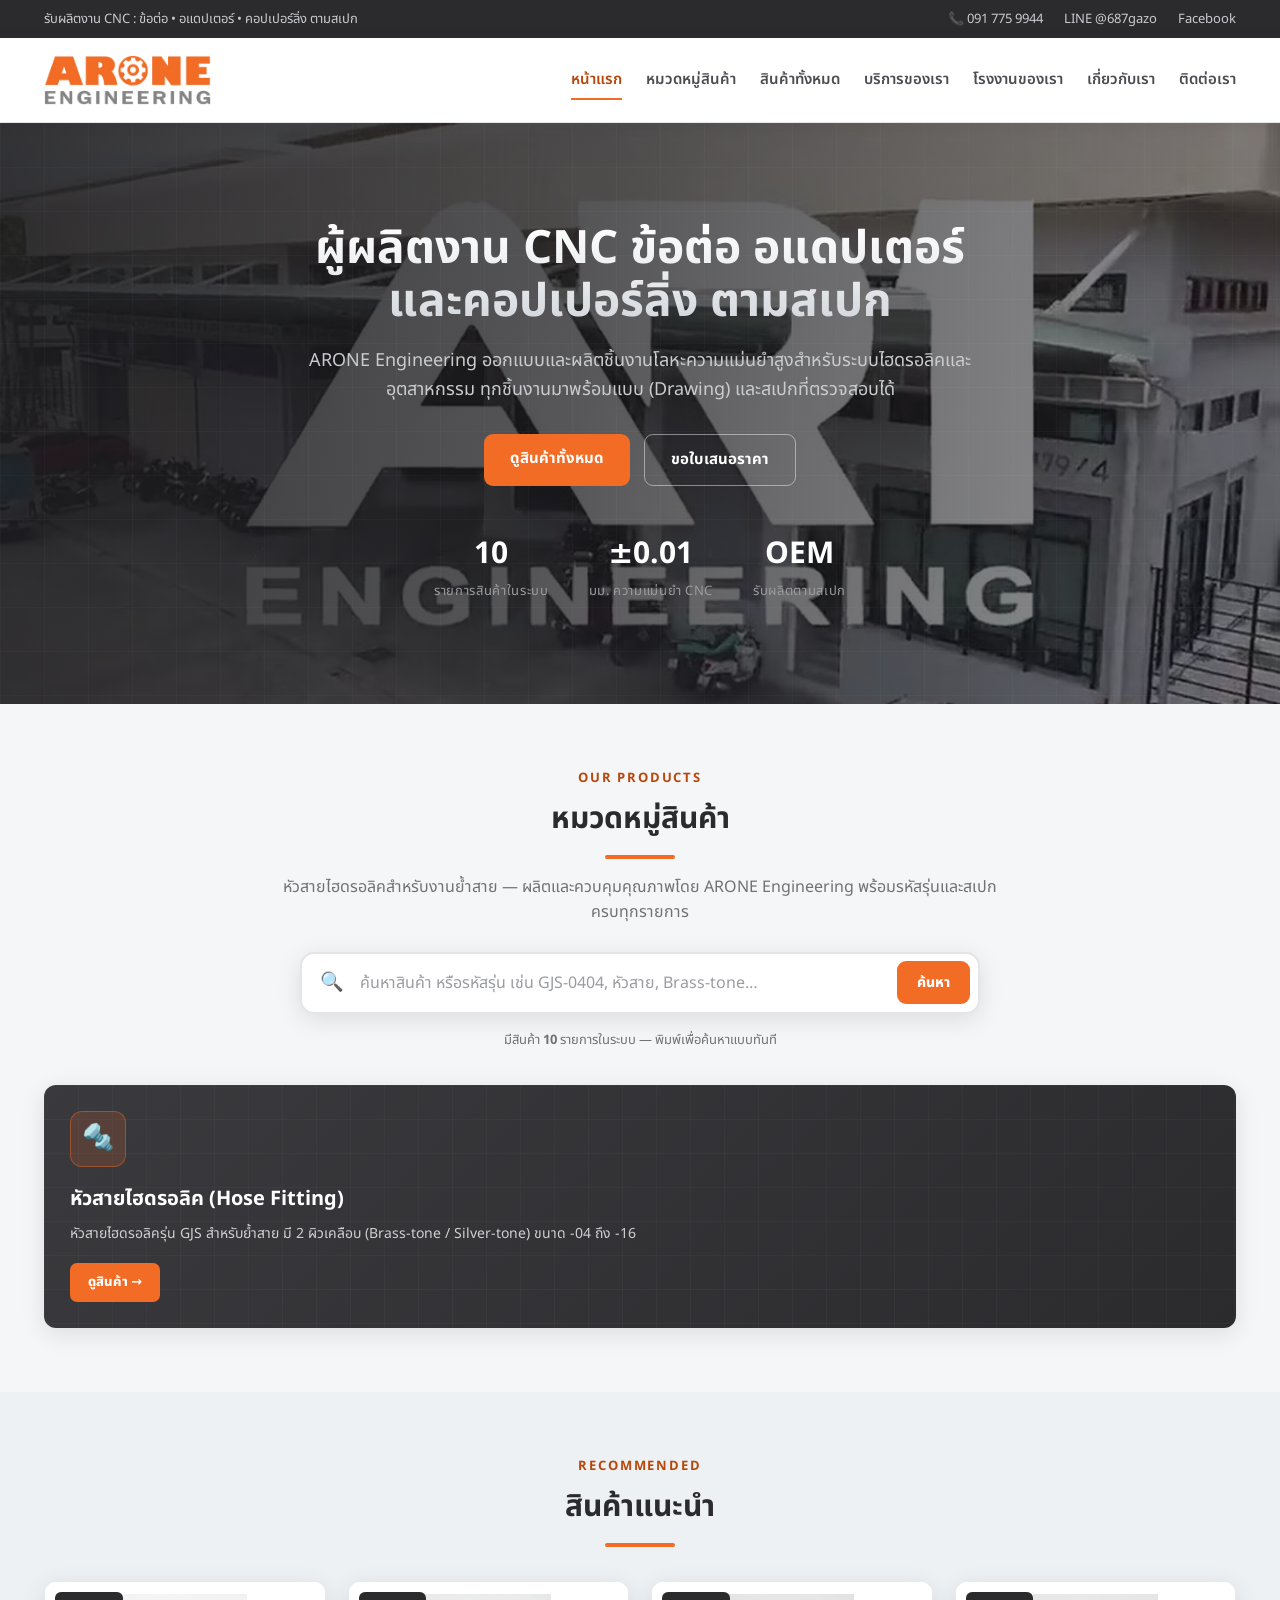
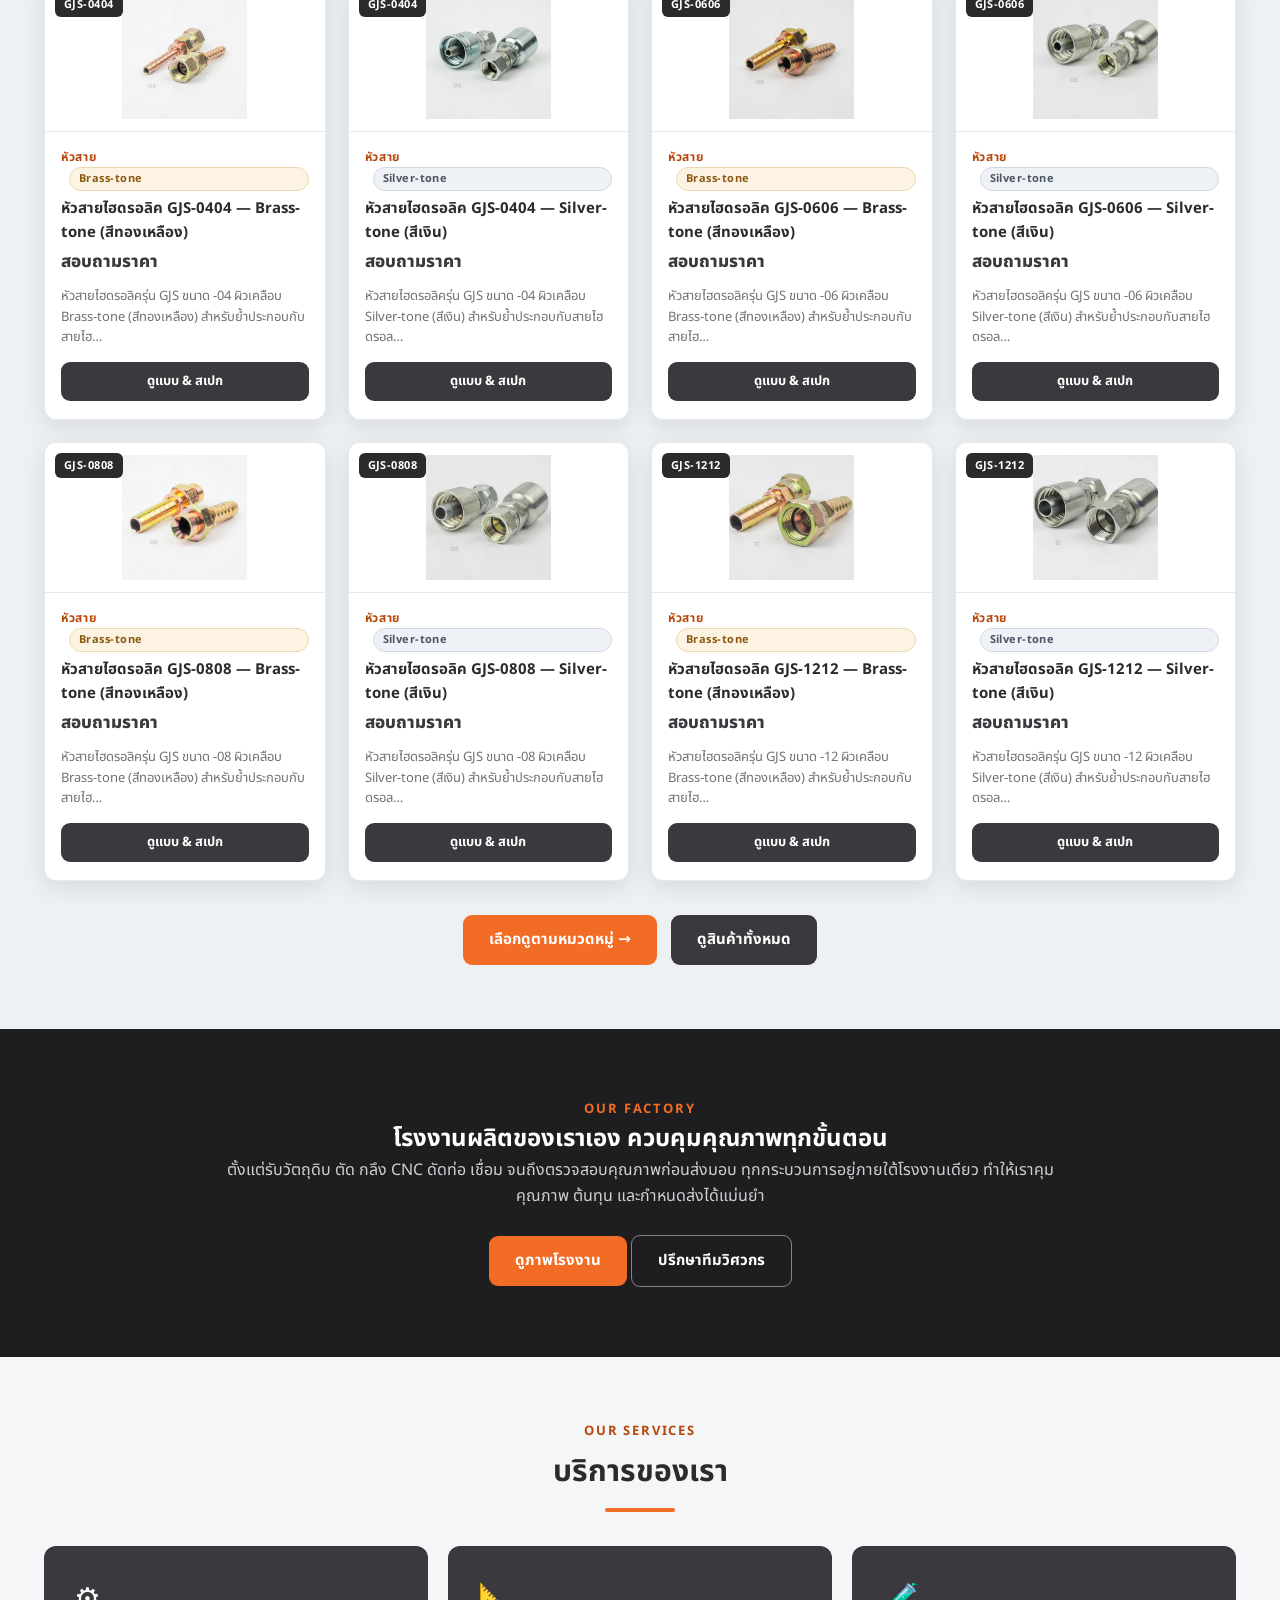
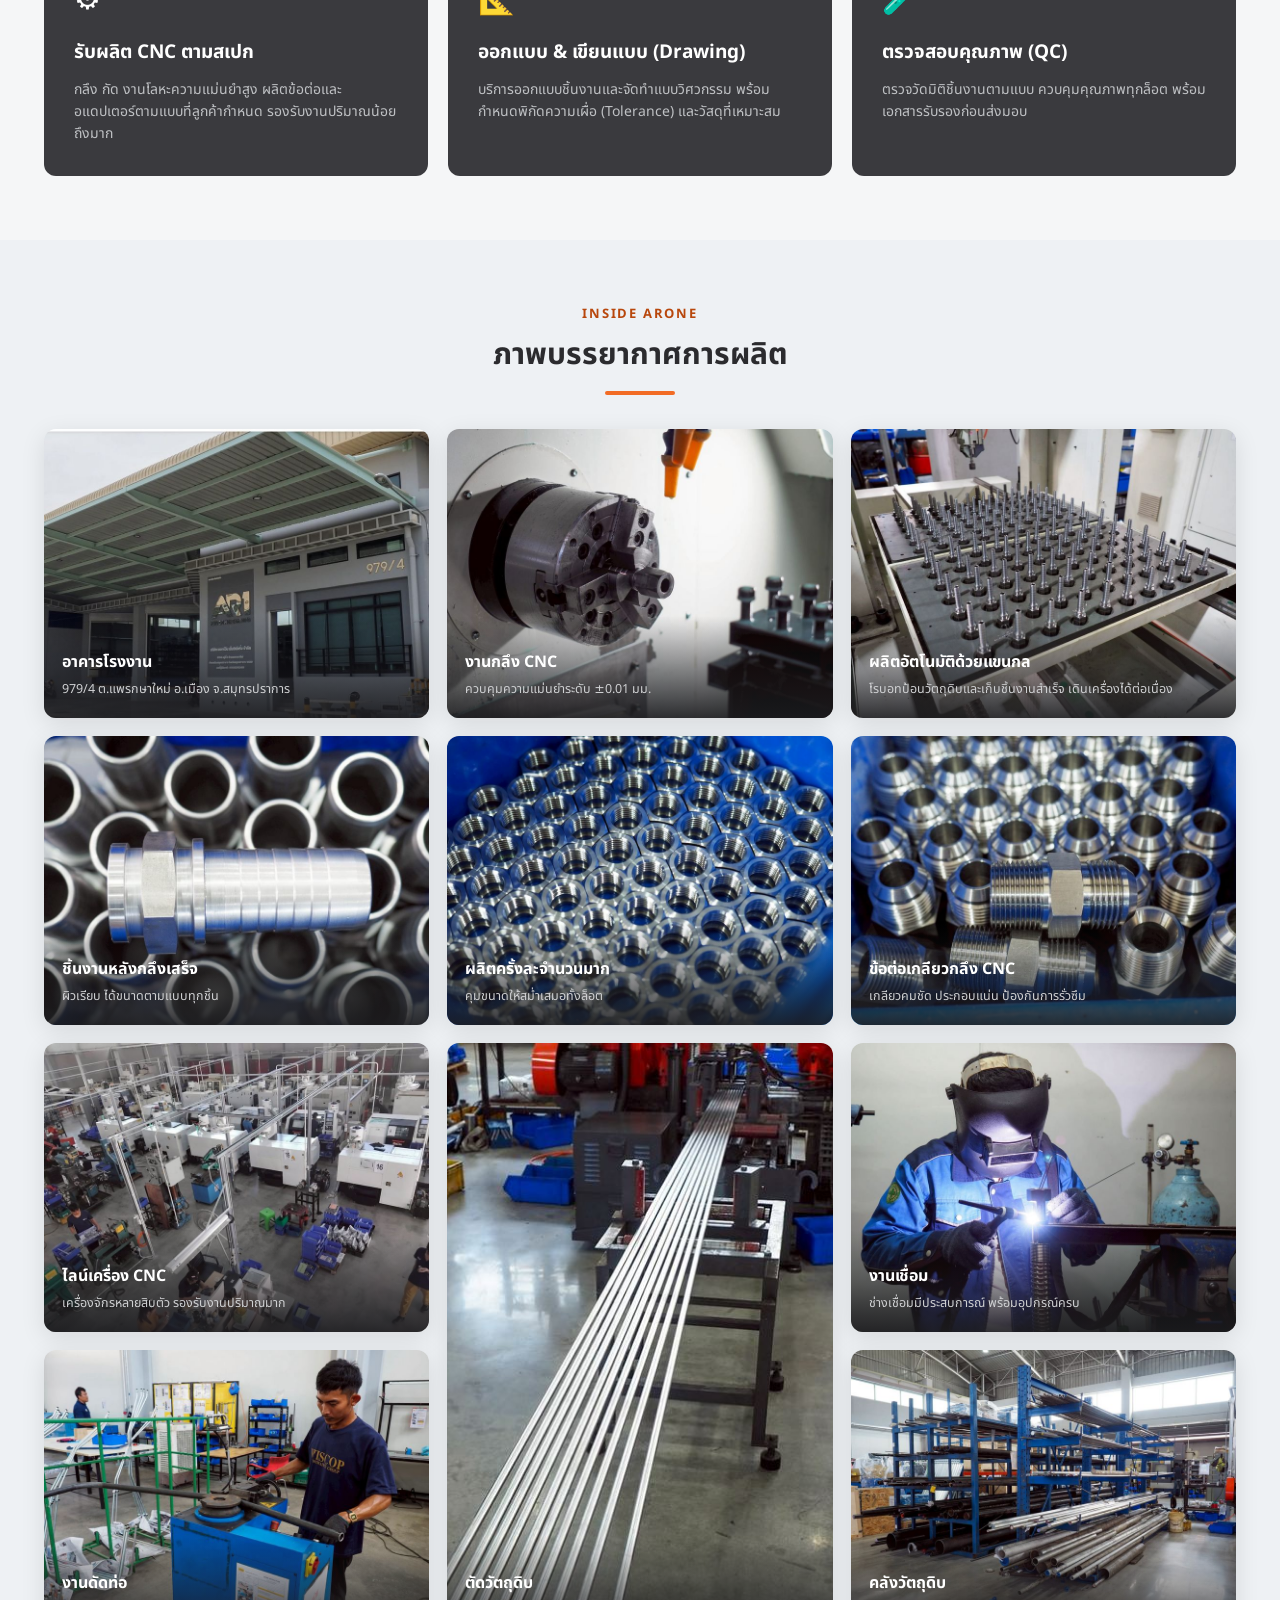
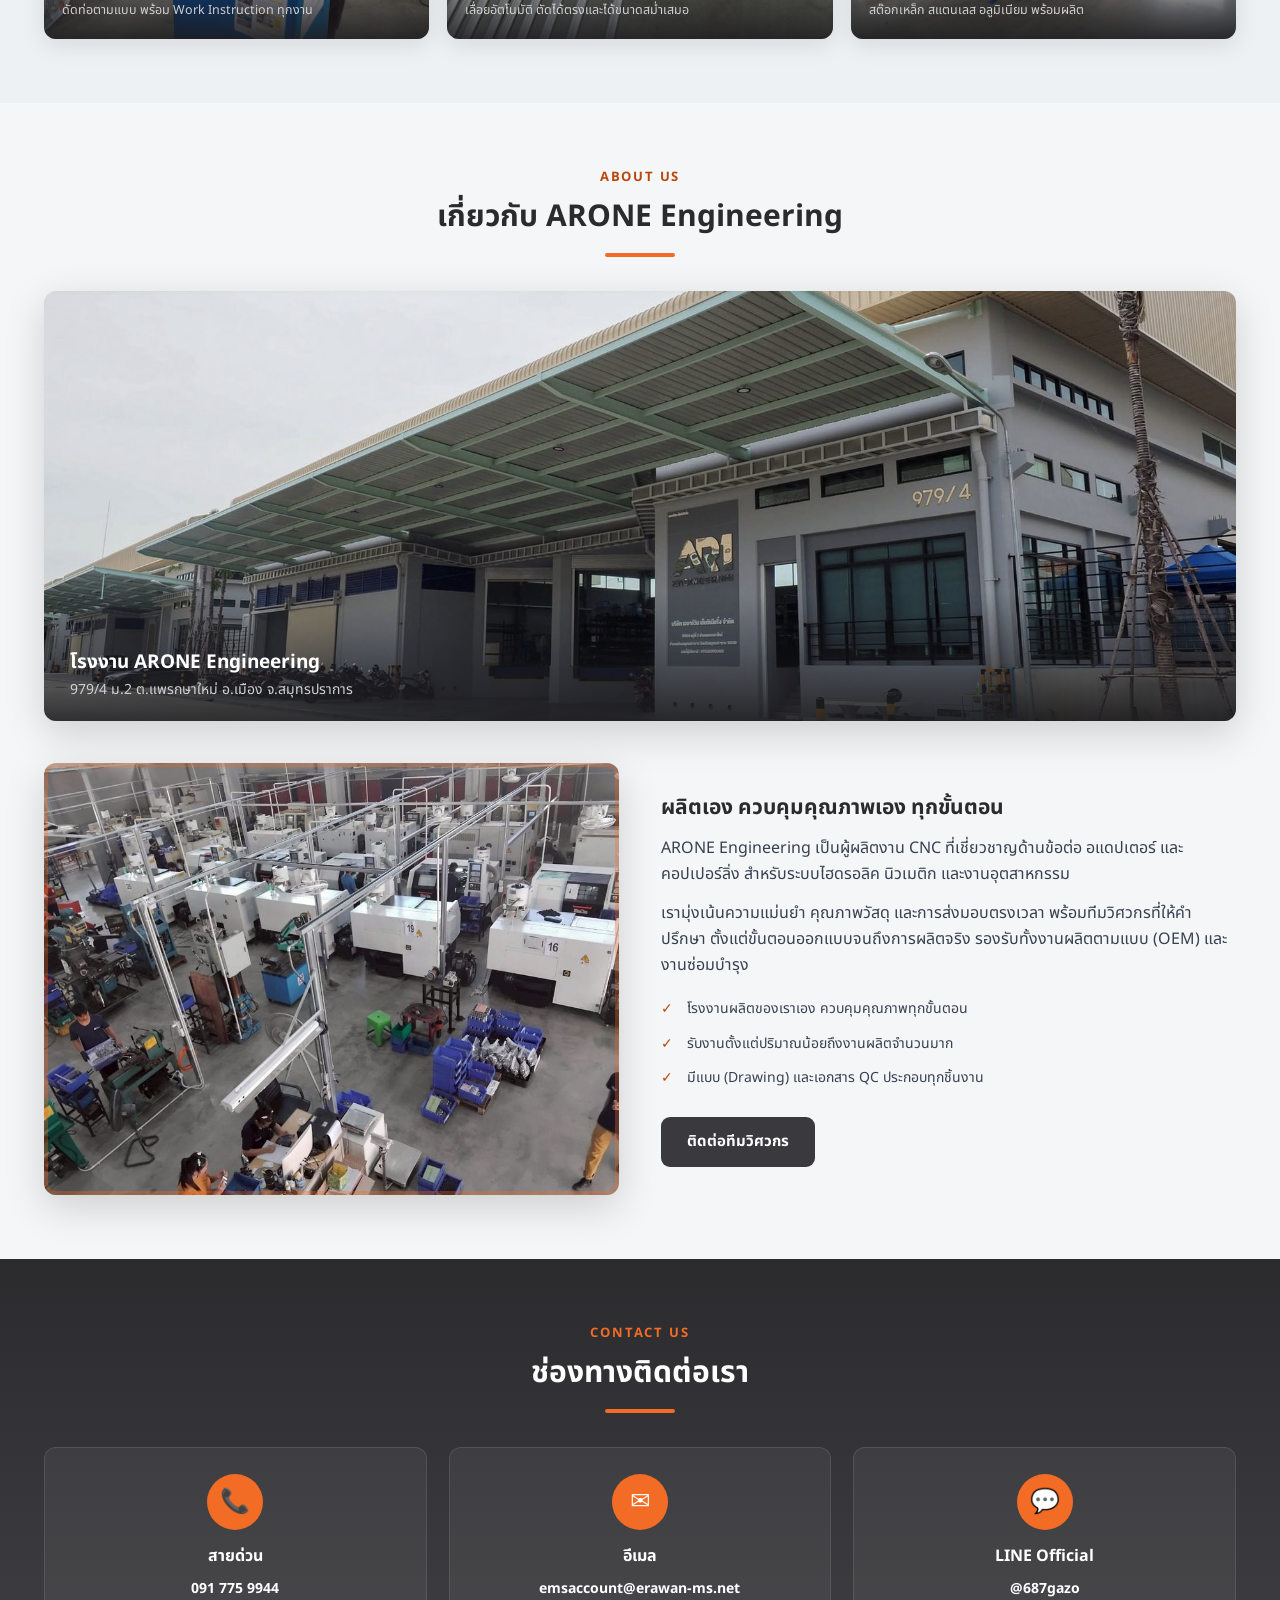
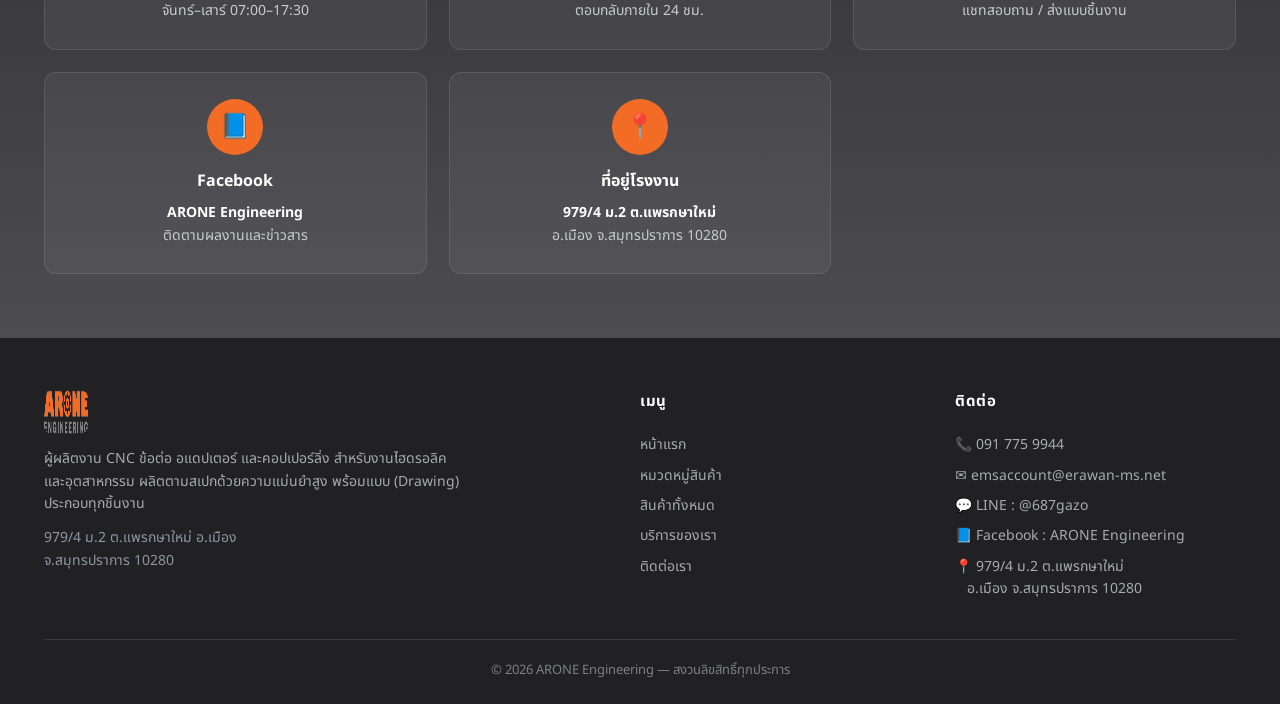
==== commit fdd9f360: "'remove old product'" ====
--- a/index.html
+++ b/index.html
@@ -60,12 +60,12 @@
     <div class="eyebrow">Our Products</div>
     <h2>หมวดหมู่สินค้า</h2>
     <p class="center" style="color:var(--muted);margin:-18px auto 26px;max-width:720px">
-      ข้อต่อและฟิตติ้งสำหรับงานไฮดรอลิคและงานลม — คัดจากแคทตาล็อกสินค้าของ ARONE Engineering
+      หัวสายไฮดรอลิคสำหรับงานย้ำสาย — ผลิตและควบคุมคุณภาพโดย ARONE Engineering
       พร้อมรหัสรุ่นและสเปกครบทุกรายการ</p>
     <form class="searchbox" onsubmit="AR1_search(event,'hq')">
       <span class="si">🔍</span>
       <input type="text" id="hq" autocomplete="off"
-             placeholder="ค้นหาสินค้า หรือรหัสรุ่น เช่น JM-BMT-90, ข้องอ, SPC…" aria-label="ค้นหาสินค้า">
+             placeholder="ค้นหาสินค้า หรือรหัสรุ่น เช่น GJS-0404, หัวสาย, Brass-tone…" aria-label="ค้นหาสินค้า">
       <button type="submit" class="go">ค้นหา</button>
     </form>
     <p class="center" style="color:var(--muted);font-size:13px;margin-bottom:34px">
--- a/assets/styles.css
+++ b/assets/styles.css
@@ -189,6 +189,10 @@
 .pcard .thumb .dwg{font-size:13px;font-weight:700;letter-spacing:.12em;color:#8b93a0}
 .pcard .body{padding:16px 16px 18px;display:flex;flex-direction:column;flex:1}
 .pcard .cat-tag{color:var(--accent-dark);font-size:12px;font-weight:700;text-transform:uppercase;letter-spacing:.06em}
+.fin-tag{display:inline-block;font-size:11px;font-weight:700;padding:2px 9px;border-radius:999px;
+  letter-spacing:.04em;vertical-align:1px;margin-left:8px;border:1px solid transparent}
+.fin-tag.fin-b{background:#fdf3e3;color:#8a5a12;border-color:#ecd9b0}
+.fin-tag.fin-s{background:#eef1f5;color:#4b5563;border-color:#d3d9e0}
 .pcard h3{font-size:15px;margin:6px 0 4px;color:var(--steel-900);min-height:42px}
 .pcard .price{font-weight:800;color:var(--accent-dark);font-size:17px;margin-bottom:10px}
 .pcard .desc{color:var(--muted);font-size:13px;flex:1;margin-bottom:14px}
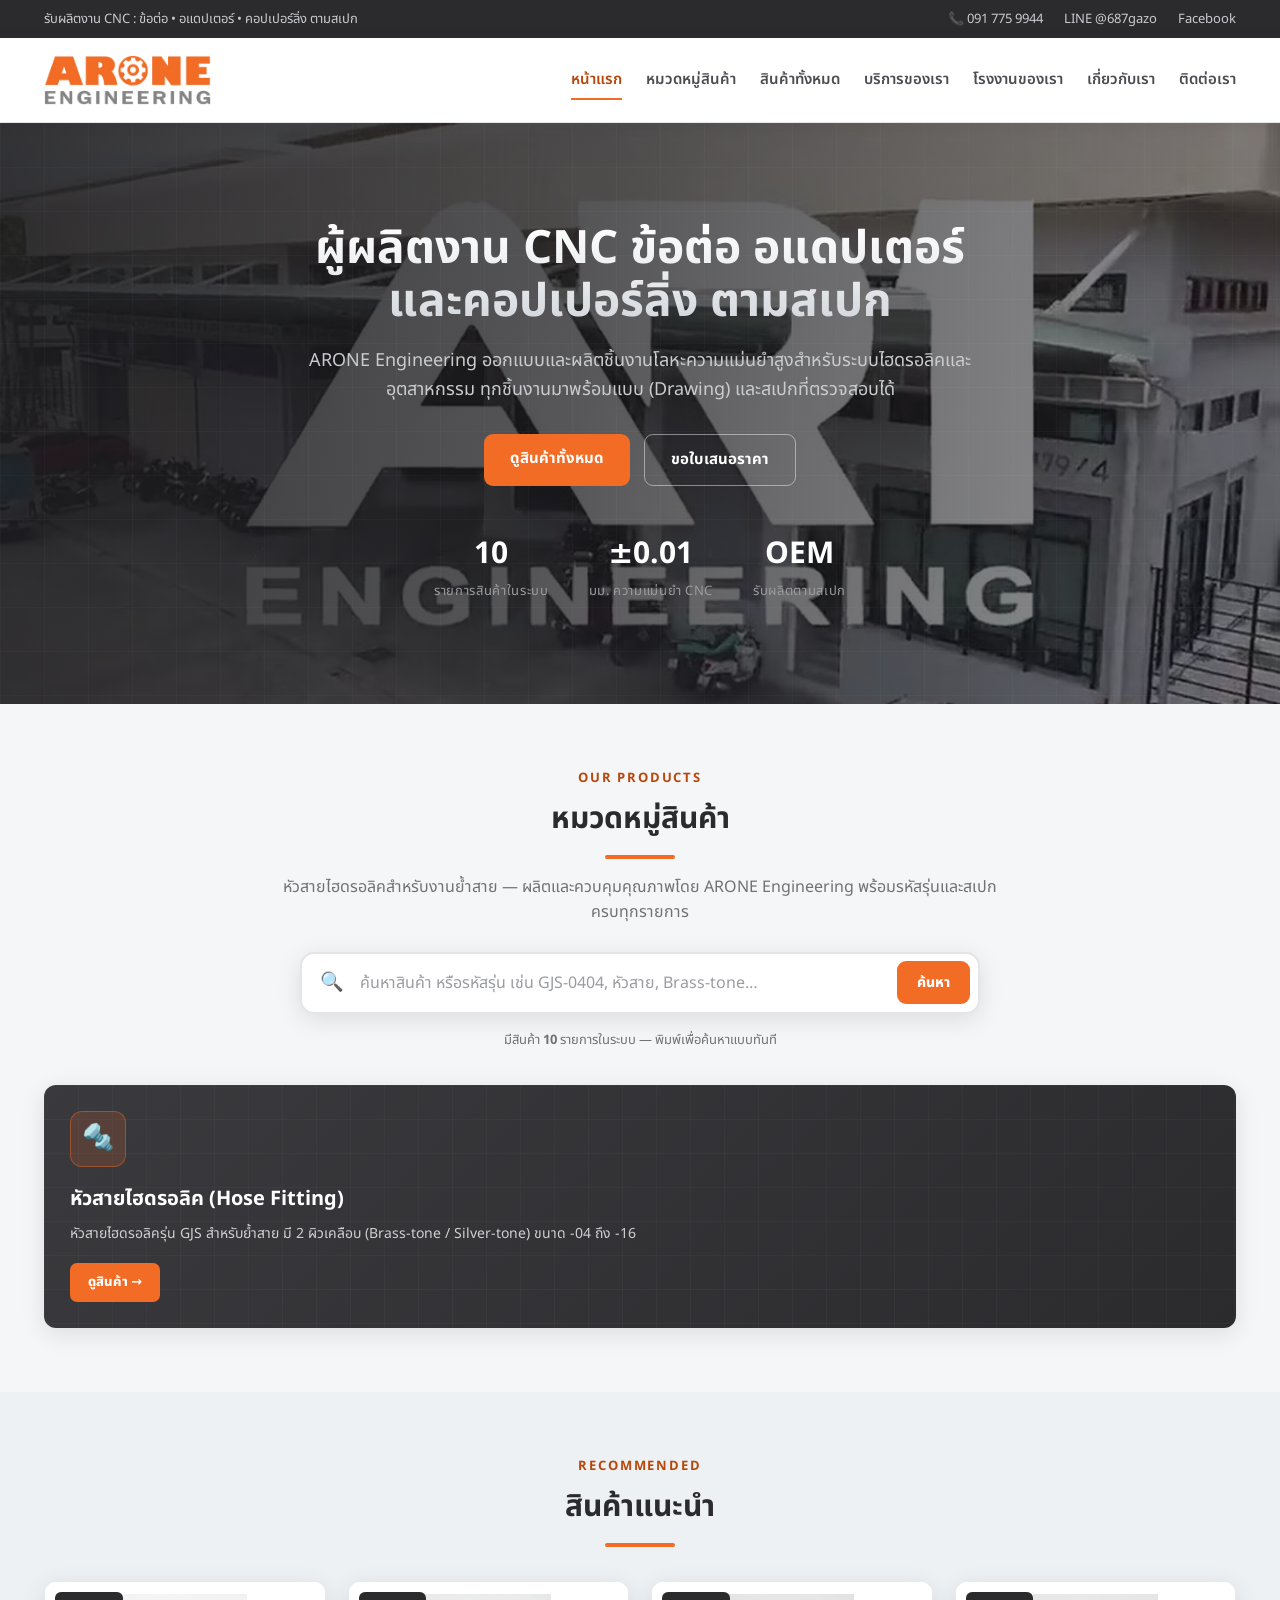
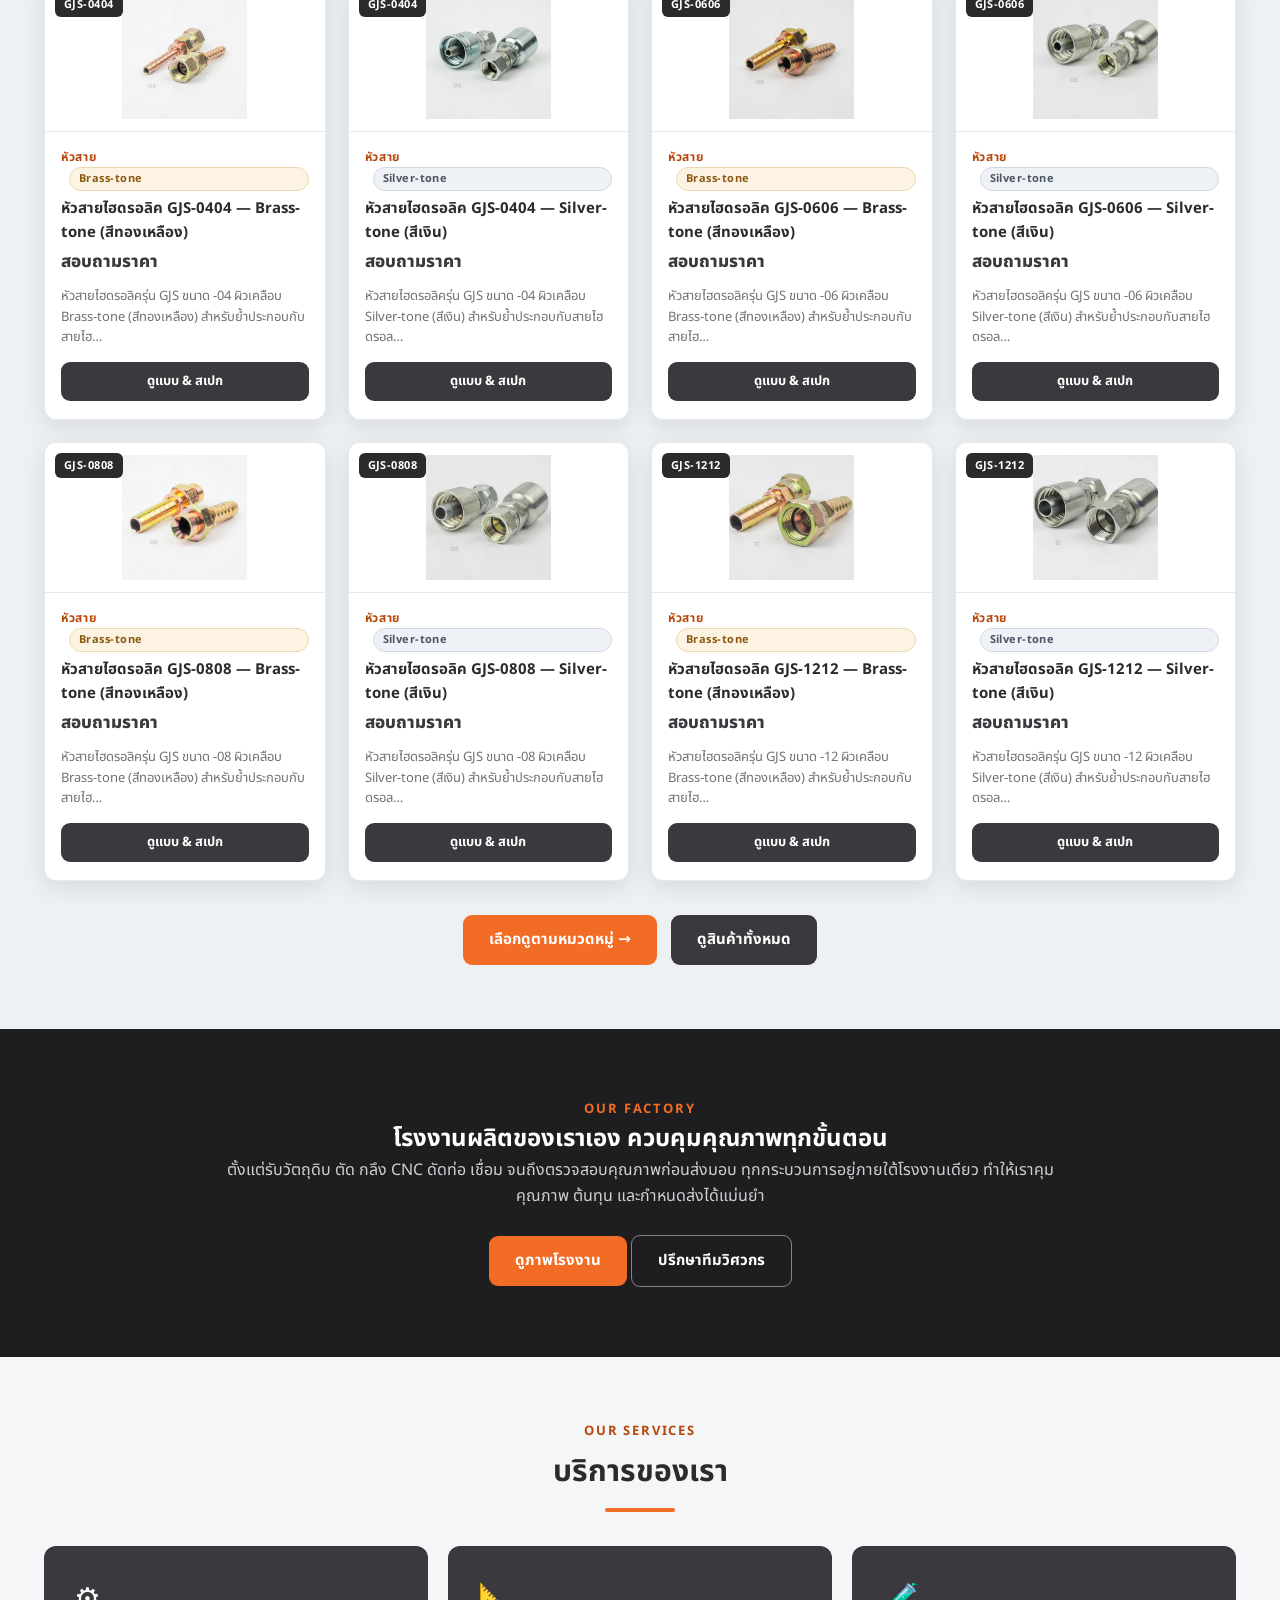
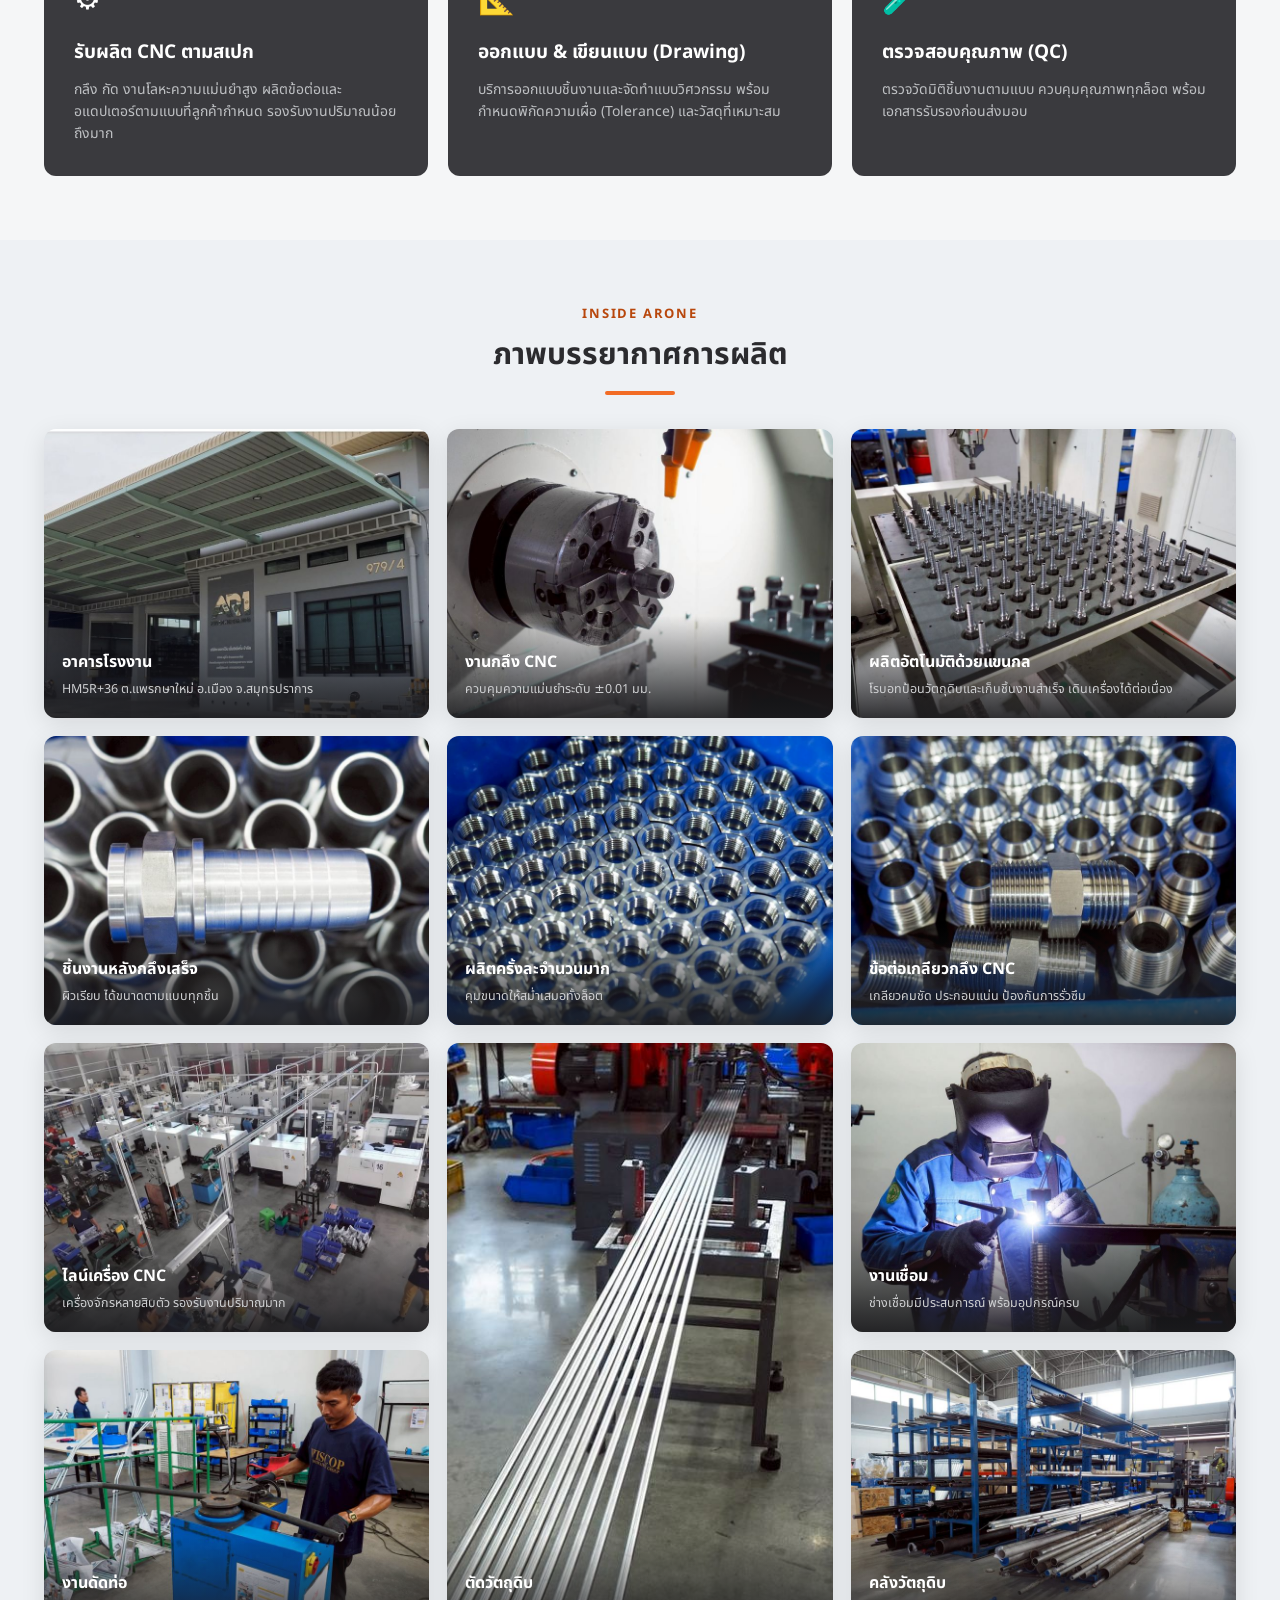
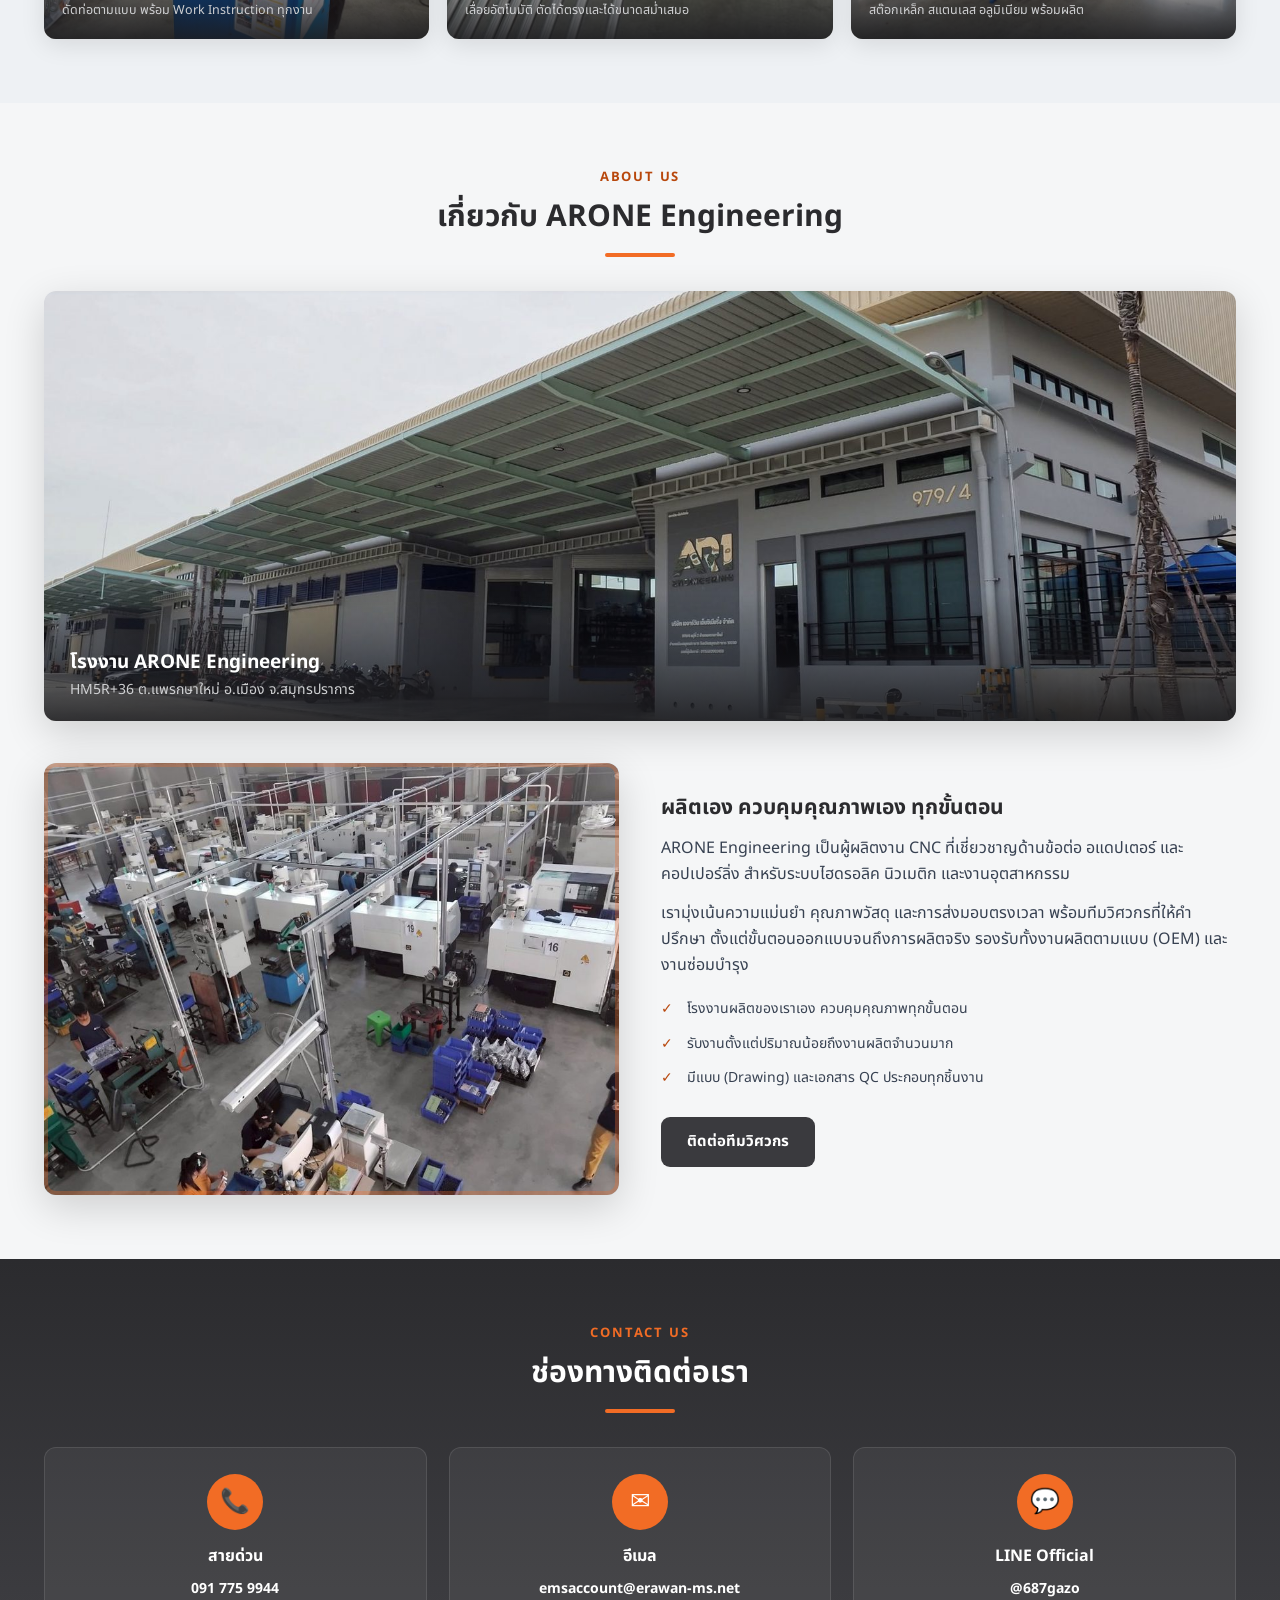
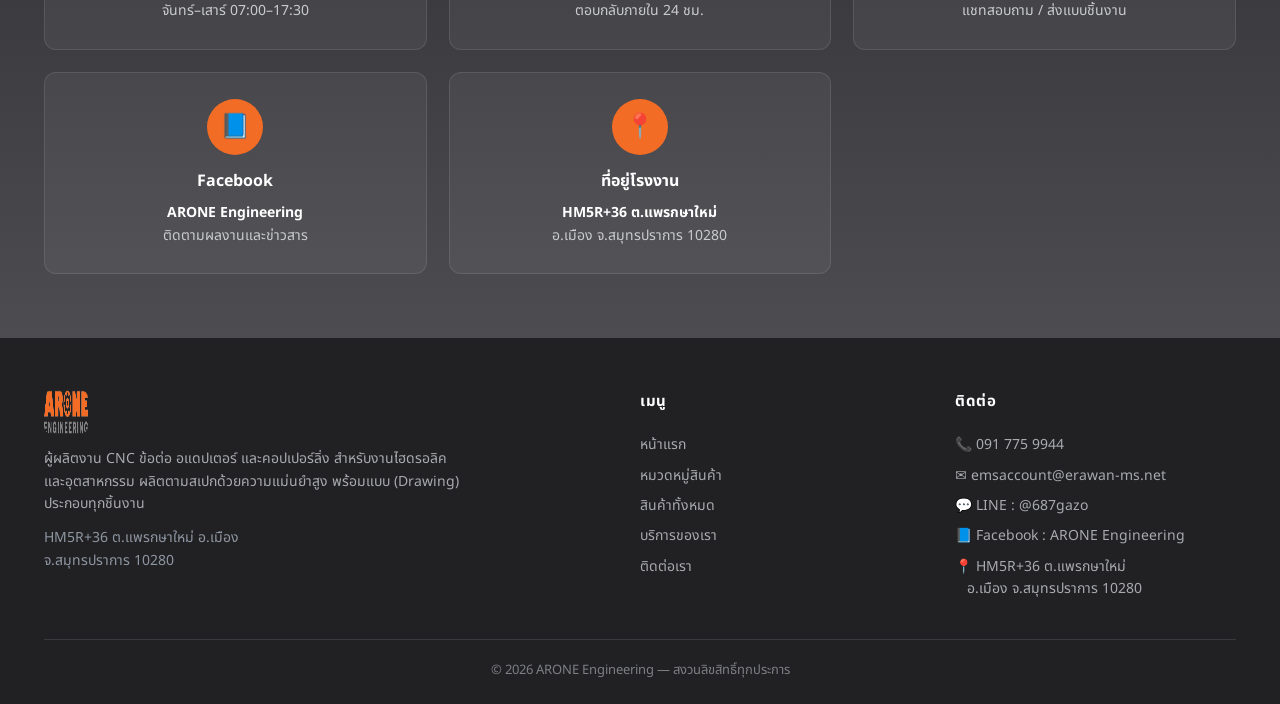
==== commit db87628b: "location" ====
--- a/index.html
+++ b/index.html
@@ -15,7 +15,7 @@
   "email":"emsaccount@erawan-ms.net",
   "address":{
     "@type":"PostalAddress",
-    "streetAddress":"979/4 ม.2 ต.แพรกษาใหม่",
+    "streetAddress":"HM5R+36 ต.แพรกษาใหม่",
     "addressLocality":"อ.เมือง",
     "addressRegion":"สมุทรปราการ",
     "postalCode":"10280",
@@ -121,7 +121,7 @@
     <h2>ภาพบรรยากาศการผลิต</h2>
     <div class="gal-grid">
       <a class="gal" href="#facility"><img src="assets/photos/g-exterior.jpg" alt="อาคารโรงงาน ARONE Engineering" loading="lazy">
-        <span class="cap"><b>อาคารโรงงาน</b><span>979/4 ต.แพรกษาใหม่ อ.เมือง จ.สมุทรปราการ</span></span></a>
+        <span class="cap"><b>อาคารโรงงาน</b><span>HM5R+36 ต.แพรกษาใหม่ อ.เมือง จ.สมุทรปราการ</span></span></a>
       <a class="gal" href="#facility"><img src="assets/photos/g-lathe.jpg" alt="งานกลึง CNC" loading="lazy">
         <span class="cap"><b>งานกลึง CNC</b><span>ควบคุมความแม่นยำระดับ ±0.01 มม.</span></span></a>
       <a class="gal" href="#facility"><img src="assets/photos/g-robot.jpg" alt="ผลิตข้อต่อด้วยเครื่อง CNC พร้อมแขนกลอัตโนมัติ" loading="lazy">
@@ -153,10 +153,10 @@
     <h2>เกี่ยวกับ ARONE Engineering</h2>
 
     <figure class="about-banner">
-      <img src="assets/photos/factory-exterior.jpg" alt="โรงงาน ARONE Engineering เลขที่ 979/4 สมุทรปราการ" loading="lazy">
+      <img src="assets/photos/factory-exterior.jpg" alt="โรงงาน ARONE Engineering ต.แพรกษาใหม่ สมุทรปราการ" loading="lazy">
       <figcaption>
         <b>โรงงาน ARONE Engineering</b>
-        <span>979/4 ม.2 ต.แพรกษาใหม่ อ.เมือง จ.สมุทรปราการ</span>
+        <span>HM5R+36 ต.แพรกษาใหม่ อ.เมือง จ.สมุทรปราการ</span>
       </figcaption>
     </figure>
 
@@ -193,7 +193,7 @@
       <div class="ccard"><div class="ic">📘</div><h3>Facebook</h3>
         <p class="ph"><a href="https://www.facebook.com/profile.php?id=100083024514339" target="_blank" rel="noopener">ARONE Engineering</a></p>
         <p>ติดตามผลงานและข่าวสาร</p></div>
-      <div class="ccard"><div class="ic">📍</div><h3>ที่อยู่โรงงาน</h3><p class="ph">979/4 ม.2 ต.แพรกษาใหม่</p><p>อ.เมือง จ.สมุทรปราการ 10280</p></div>
+      <div class="ccard"><div class="ic">📍</div><h3>ที่อยู่โรงงาน</h3><p class="ph">HM5R+36 ต.แพรกษาใหม่</p><p>อ.เมือง จ.สมุทรปราการ 10280</p></div>
     </div>
   </div>
 </section>
--- a/assets/styles.css
+++ b/assets/styles.css
@@ -296,7 +296,7 @@
 .crumb span{color:var(--accent)}
 .detail{display:grid;grid-template-columns:1.1fr 1fr;gap:40px;align-items:start}
 .dwg-box{background:var(--card);border:1px solid #e6e9ee;border-radius:var(--radius);box-shadow:var(--shadow);overflow:hidden}
-.dwg-frame{height:420px;background:
+.dwg-frame{height:clamp(240px,38vw,420px);background:
    linear-gradient(#fff,#fff) padding-box,
    repeating-linear-gradient(0deg,#f0f3f6,#f0f3f6 23px,#e4e9ee 23px,#e4e9ee 24px),
    repeating-linear-gradient(90deg,#f0f3f6,#f0f3f6 23px,#e4e9ee 23px,#e4e9ee 24px);
@@ -324,8 +324,34 @@
 .pcard .thumb.has-img{background:#fff}
 .pcard .thumb.has-img img{height:100%;width:100%;object-fit:contain;padding:12px}
 .pcard .thumb.has-img:hover img{transform:scale(1.06);transition:.25s}
-.dwg-frame.is-img{background:#fff;padding:20px}
-.dwg-frame .pimg{max-height:100%;width:auto;object-fit:contain}
+.dwg-frame.is-img{background:#fff;padding:18px 58px 34px}
+/* slide wrapper must fill the frame, otherwise max-height:100% on the
+   image has no height to resolve against and the photo renders full size */
+.dwg-frame #mSlide{width:100%;height:100%;min-height:0;overflow:hidden;
+  display:flex;flex-direction:column;align-items:center;justify-content:center;gap:10px}
+.dwg-frame .pimg{max-height:100%;max-width:100%;width:auto;height:auto;object-fit:contain;display:block}
+.dwg-frame video.pimg{max-width:100%;max-height:100%;width:auto;height:100%;background:#111;border-radius:8px}
+.dwg-frame{position:relative}
+.media-arrow{position:absolute;top:50%;transform:translateY(-50%);z-index:5;
+  width:42px;height:42px;border-radius:50%;border:1px solid #e6e9ee;cursor:pointer;
+  background:rgba(255,255,255,.92);color:var(--steel-900);font-size:20px;font-weight:800;
+  display:flex;align-items:center;justify-content:center;box-shadow:0 2px 8px rgba(0,0,0,.12);
+  transition:.15s}
+.media-arrow:hover{background:var(--accent);color:#fff;border-color:var(--accent)}
+.media-arrow.prev{left:12px}
+.media-arrow.next{right:12px}
+.media-dots{position:absolute;bottom:10px;left:0;right:0;display:flex;gap:6px;justify-content:center;z-index:5}
+.media-dots span{width:8px;height:8px;border-radius:50%;background:#c9ced6}
+.media-dots span.on{background:var(--accent)}
+/* single-column layout: frame is full width, so cap it shorter */
+@media(max-width:1000px){ .dwg-frame{height:clamp(240px,52vw,380px)} }
+@media(max-width:680px){
+  .dwg-frame{height:270px}
+  .dwg-frame.is-img{padding:14px 44px 30px}
+  .media-arrow{width:34px;height:34px;font-size:17px}
+  .media-arrow.prev{left:6px}.media-arrow.next{right:6px}
+  .dwg-tabs button{padding:10px 6px;font-size:13px}
+}
 .price .ask{color:var(--steel-800);font-weight:800}
 .dsec{margin:22px 0 8px;font-size:16px;color:var(--steel-900)}
 .dnote{font-size:13px;color:var(--muted);margin-bottom:12px}
